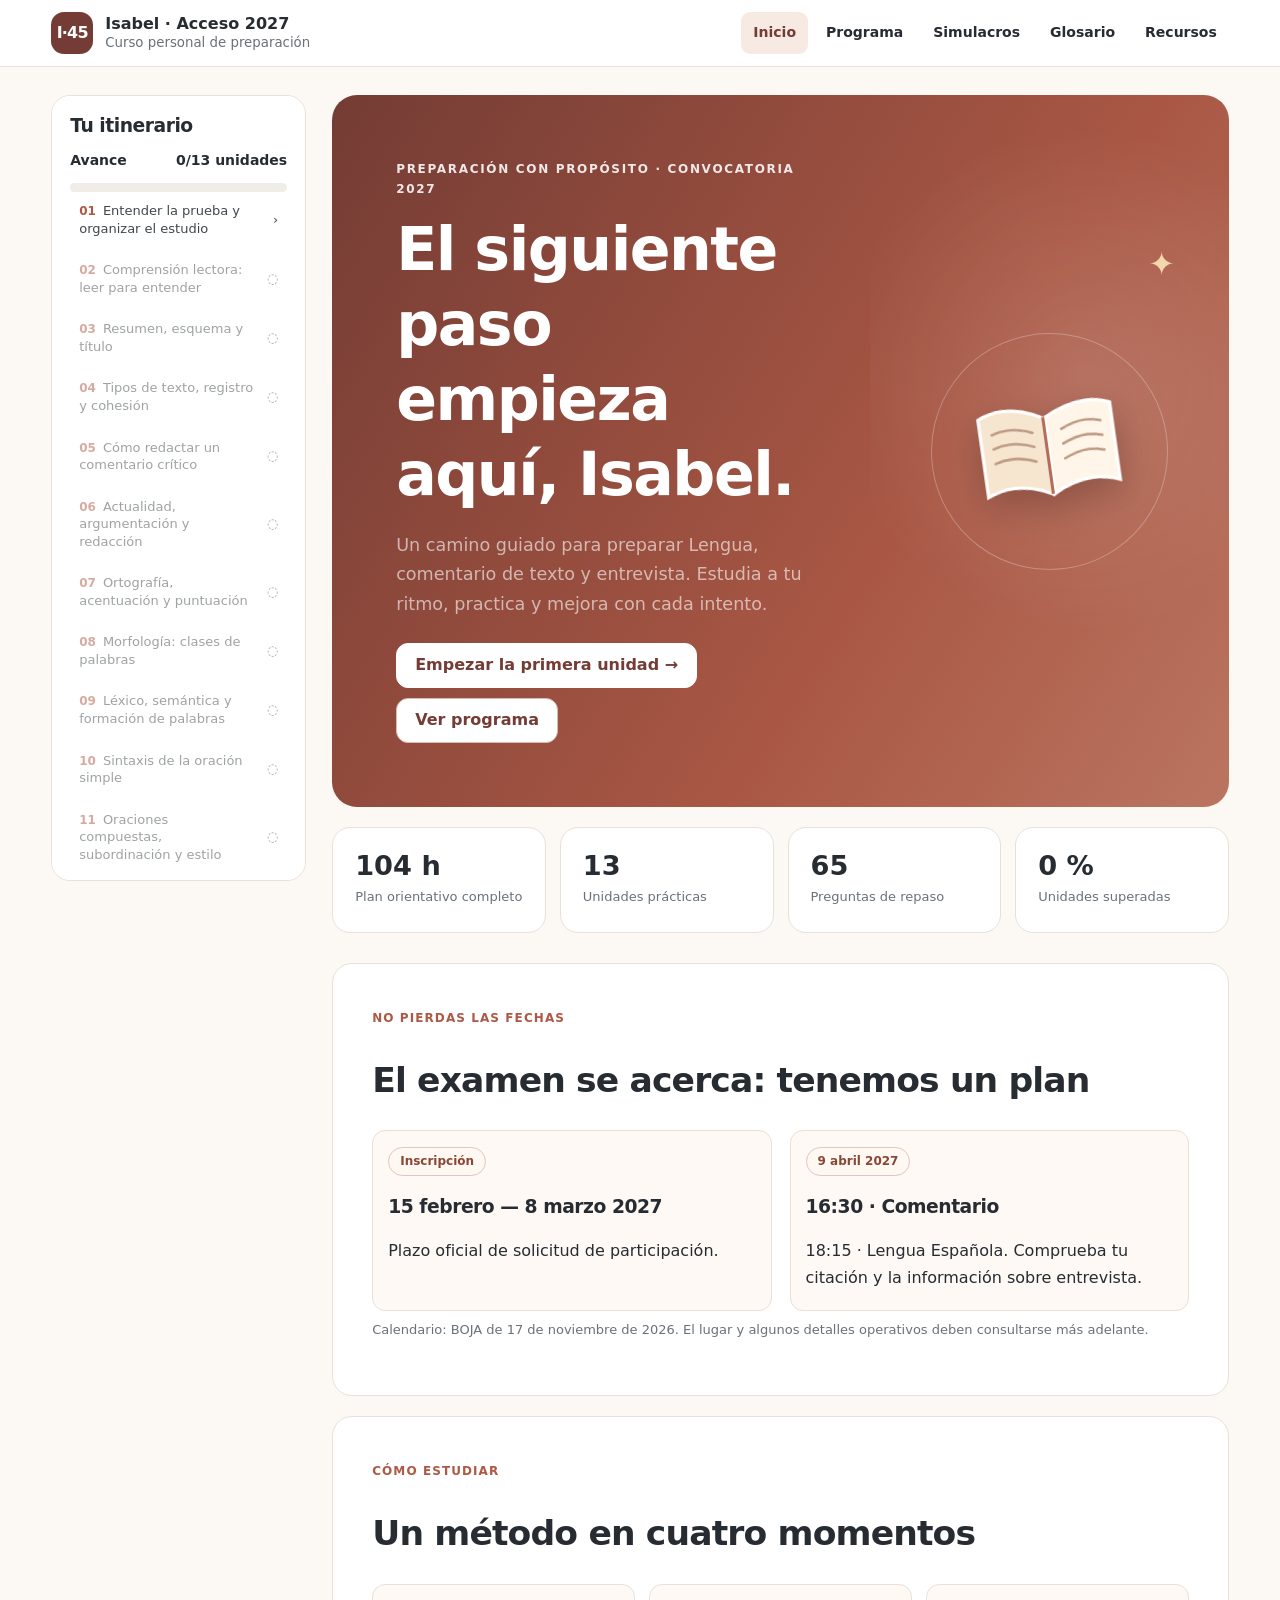
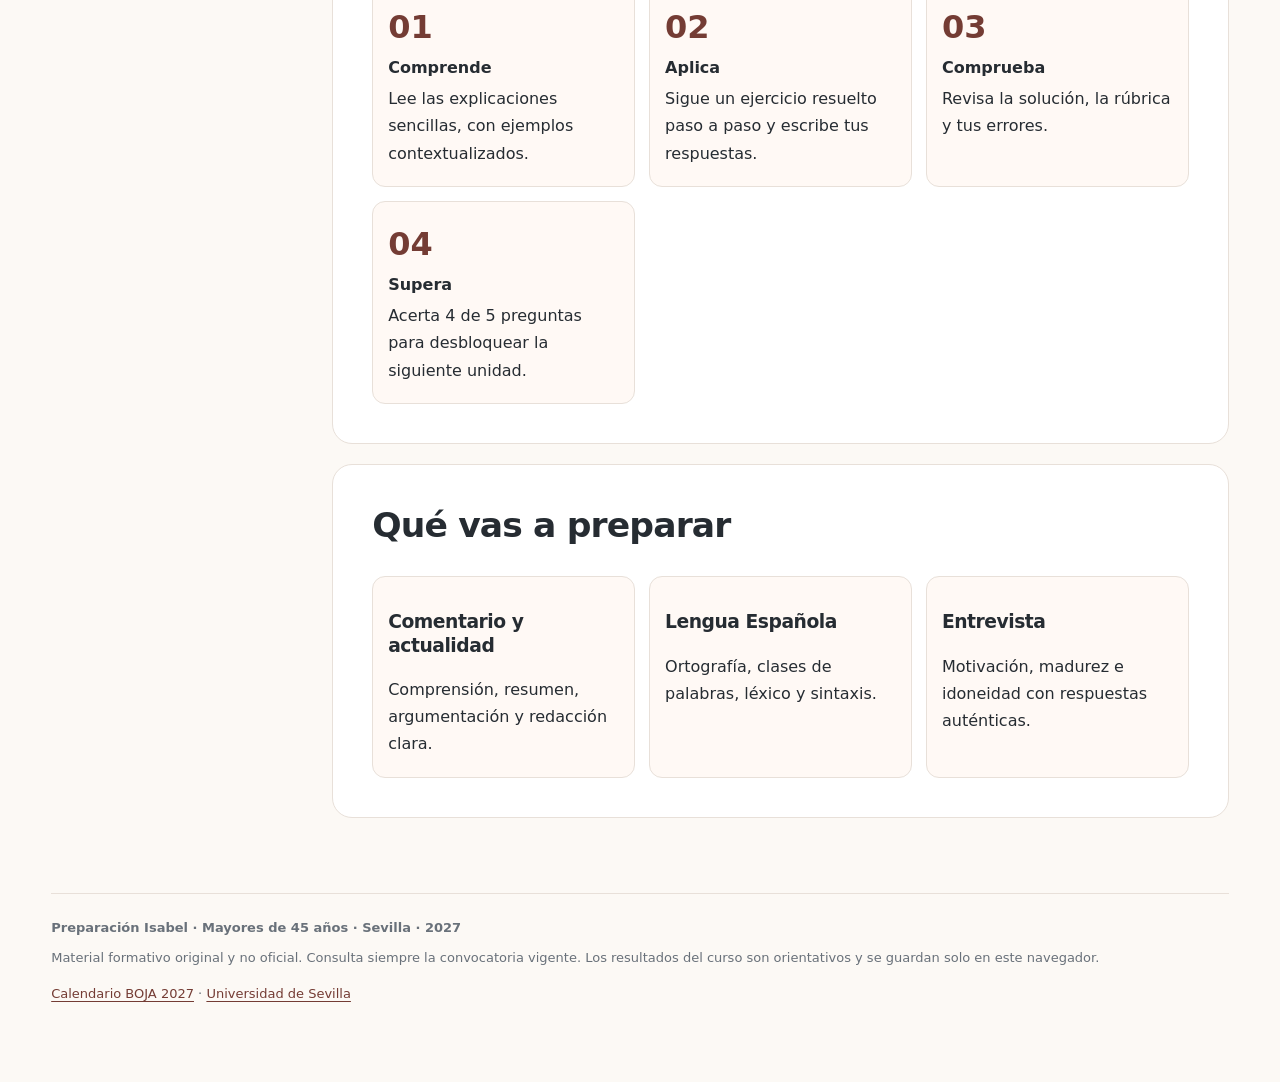
==== isabel-acceso-45-2027/index.html @ 8c3ffbe1 "Publicar curso interactivo Isabel mayores de 45 2027" ====
<!doctype html>
<html lang="es">
<head>
<meta charset="UTF-8"><meta name="viewport" content="width=device-width,initial-scale=1">
<meta name="theme-color" content="#753d35"><meta name="description" content="Curso interactivo de preparación para el acceso a la Universidad de Sevilla para mayores de 45 años, convocatoria 2027. Comentario, Lengua y entrevista.">
<title>Isabel | Acceso a la universidad +45 · 2027</title>
<style>
:root{--ink:#262c32;--muted:#69717a;--copper:#ad5945;--dark:#743c34;--cream:#fcf9f5;--soft:#f6eae3;--line:#e8e0d9;--green:#255e4d;--blue:#244968;--white:#fff;--focus:#ecad44}
*{box-sizing:border-box}html{scroll-behavior:smooth}body{margin:0;background:var(--cream);color:var(--ink);font:16px/1.7 system-ui,-apple-system,"Segoe UI",Arial,sans-serif}h1,h2,h3,h4{line-height:1.25;letter-spacing:-.025em}h1{font-size:clamp(2.3rem,4.7vw,4.5rem);margin:12px 0 18px;font-weight:790}h2{font-size:clamp(1.55rem,2.7vw,2.3rem)}h3{font-size:1.17rem}p{margin:.65em 0 1.1em}a{color:var(--dark);text-decoration-thickness:1px;text-underline-offset:3px}a:hover{text-decoration-thickness:2px}button,input,textarea{font:inherit}button{cursor:pointer}button:focus-visible,a:focus-visible,input:focus-visible,textarea:focus-visible{outline:3px solid var(--focus);outline-offset:3px}.skip{position:absolute;left:1rem;top:-80px;background:white;padding:10px;z-index:100}.skip:focus{top:12px}.top{position:sticky;top:0;background:#fffffff0;backdrop-filter:blur(12px);border-bottom:1px solid var(--line);z-index:20}.top-inner{max-width:1420px;margin:auto;padding:12px 4%;display:flex;align-items:center;gap:28px}.mark{width:42px;height:42px;border-radius:13px;background:var(--dark);color:white;display:grid;place-items:center;font-weight:900;letter-spacing:-.05em}.brand{font-weight:800;line-height:1.1;text-decoration:none;color:var(--ink);display:flex;align-items:center;gap:12px;white-space:nowrap}.brand small{font-weight:500;color:var(--muted);display:block;margin-top:4px}.top-nav{margin-left:auto;display:flex;gap:6px;flex-wrap:wrap}.top-nav button{border:0;background:transparent;padding:9px 12px;border-radius:9px;color:var(--ink);font-weight:650;font-size:14px}.top-nav button:hover,.top-nav button.active{background:var(--soft);color:var(--dark)}.wrap{max-width:1420px;margin:auto;padding:28px 4% 76px}.hero{border-radius:25px;background:linear-gradient(122deg,#743c34 0%,#a95744 62%,#ba7560 100%);color:white;display:grid;grid-template-columns:minmax(0,1.2fr) minmax(280px,.8fr);overflow:hidden;min-height:370px}.hero-body{padding:clamp(28px,5vw,67px)}.eyebrow{font-weight:800;letter-spacing:.14em;font-size:12px;text-transform:uppercase;opacity:.88}.hero p{font-size:1.1rem;max-width:55ch;color:#fff9}.hero-art{display:grid;place-items:center;position:relative;background:radial-gradient(circle at 60% 40%,#ffffff22 0%,transparent 54%)}.art-book{width:66%;max-width:310px;aspect-ratio:1;border:1px solid #ffffff44;border-radius:50%;display:grid;place-items:center;transform:rotate(-8deg)}.art-book svg{width:77%;height:77%;filter:drop-shadow(0 14px 18px #42231f55)}.stars{position:absolute;top:20%;right:15%;font-size:2rem;color:#f5d7ae}.btn{display:inline-flex;align-items:center;justify-content:center;gap:8px;background:var(--dark);color:white;border:1px solid var(--dark);border-radius:12px;padding:11px 18px;font-weight:700;text-decoration:none;line-height:1.3}.btn:hover{background:#5d2c28;color:white}.btn.light{background:white;color:var(--dark);border-color:white}.btn.light:hover{background:#fff2e9}.btn.outline{background:white;color:var(--dark);border-color:#d7bdb3}.btn.outline:hover{background:var(--soft)}.btn.quiet{background:transparent;border:1px solid var(--line);color:var(--ink)}.btn.sm{padding:8px 12px;font-size:14px}.btn:disabled{opacity:.4;cursor:not-allowed}.actions{display:flex;gap:10px;flex-wrap:wrap;margin-top:23px}.stats{display:grid;grid-template-columns:repeat(4,1fr);gap:14px;margin:20px 0 30px}.stat{padding:22px;background:white;border:1px solid var(--line);border-radius:18px}.stat strong{font-size:1.7rem;display:block;line-height:1.2}.stat span{font-size:13px;color:var(--muted)}.layout{display:grid;grid-template-columns:255px minmax(0,1fr);gap:26px;align-items:start}.sidebar{position:sticky;top:92px;max-height:calc(100vh - 114px);overflow:auto;background:white;border:1px solid var(--line);padding:18px;border-radius:19px}.sidebar h3{margin:0 0 12px}.side-list{display:grid;gap:4px}.side-item{width:100%;text-align:left;background:transparent;border:0;border-radius:9px;padding:10px 9px;color:#40474b;display:flex;justify-content:space-between;gap:12px;align-items:center;font-size:13px;line-height:1.35}.side-item:hover,.side-item.active{background:var(--soft);color:var(--dark)}.side-item[disabled]{opacity:.5;cursor:not-allowed}.number{font-size:12px;color:var(--copper);font-weight:800;margin-right:7px}.pane{min-width:0}.panel{background:white;border:1px solid var(--line);border-radius:20px;padding:clamp(20px,3.5vw,39px);margin-bottom:20px}.panel h2:first-child{margin-top:0}.muted{color:var(--muted)}.pill{display:inline-block;border:1px solid #dfc7bd;color:#884735;background:#fff7f2;padding:3px 11px;border-radius:99px;font-size:12px;font-weight:800}.kicker{color:var(--copper);font-weight:800;text-transform:uppercase;letter-spacing:.09em;font-size:12px}.tiles{display:grid;grid-template-columns:repeat(auto-fit,minmax(205px,1fr));gap:14px}.tile{border:1px solid var(--line);border-radius:16px;padding:21px;background:white;text-align:left;transition:transform .15s,border-color .15s}.tile:hover{transform:translateY(-3px);border-color:#c38d7f}.tile h3{margin:10px 0 6px}.tile p{color:var(--muted);font-size:14px;line-height:1.5;margin:0}.tile.lock{opacity:.57}.unit-intro{background:var(--soft);border-radius:15px;padding:19px 22px;margin:19px 0}.lesson{padding:17px 0;border-bottom:1px solid var(--line)}.lesson:last-child{border-bottom:0}.lesson h3{color:#693a32;margin:0 0 7px}.lesson p{max-width:77ch}.exercise{border:1px solid var(--line);background:#fffefa;border-radius:15px;padding:20px;margin:16px 0}.exercise h3{margin:0 0 7px}.exercise .steps{padding-left:23px}.solution{background:#f1f7f3;border-left:4px solid #56846b;padding:16px;margin-top:15px;border-radius:0 12px 12px 0;white-space:pre-line}.solution p{margin:0 0 10px}details>summary{cursor:pointer;font-weight:750;color:var(--green)}.answerbox{display:block;width:100%;min-height:135px;border:1px solid #bbb8b3;border-radius:10px;padding:12px;resize:vertical;background:#fff}.card-row{display:grid;grid-template-columns:1fr 1fr;gap:13px}.mini{padding:15px;border:1px solid var(--line);border-radius:13px;background:#fff9f5}.mini p{margin:.25em 0}.quiz-item{border:1px solid var(--line);padding:16px;border-radius:14px;margin:13px 0}.quiz-item legend{font-weight:780;padding:0 3px;margin-bottom:7px}.quiz-item label{display:flex;gap:10px;align-items:flex-start;padding:7px 6px;cursor:pointer;border-radius:6px}.quiz-item label:hover{background:var(--soft)}.quiz-item input{margin-top:7px;accent-color:var(--copper)}.feedback{margin-top:10px;border-radius:10px;padding:11px;font-size:14px;background:#f5efe8}.feedback.good{background:#edf6ef;color:#225d3e}.feedback.bad{background:#fff0e8;color:#813b28}.progress-track{background:#f0ece7;height:9px;border-radius:20px;overflow:hidden}.progress-fill{height:100%;background:var(--copper);width:0%;transition:width .3s}.track-label{display:flex;justify-content:space-between;margin:10px 0;font-weight:720;font-size:14px}.timeline{display:grid;gap:12px}.timeline .milestone{border-left:3px solid #c78b73;padding:3px 0 8px 17px}.milestone strong{display:block}.milestone p{margin:2px 0;color:var(--muted)}.glossary{display:grid;grid-template-columns:repeat(2,minmax(0,1fr));gap:11px}.glossary div{border:1px solid var(--line);border-radius:12px;padding:14px;background:white}.glossary dt{font-weight:800;color:var(--dark)}.glossary dd{margin:5px 0 0;color:var(--ink);font-size:14px}.callout{border-left:4px solid var(--copper);background:#fcf4ee;padding:15px 19px;border-radius:0 11px 11px 0}.timer{font-weight:800;font-size:clamp(2rem,6vw,3.6rem);font-variant-numeric:tabular-nums;letter-spacing:.04em}.exam-text{padding:20px;border-radius:13px;background:#f7f4f0;border:1px solid #e0d9d1;line-height:1.85}.exam-tasks li{margin:11px 0}.footer{margin-top:55px;border-top:1px solid var(--line);padding-top:23px;color:var(--muted);font-size:13px}.footer a{color:var(--dark)}.helper{font-size:13px;color:var(--muted)}.grid2{display:grid;grid-template-columns:repeat(2,minmax(0,1fr));gap:18px}.big-num{font-size:2rem;font-weight:800;color:var(--dark)}@media(max-width:980px){.layout{grid-template-columns:1fr}.sidebar{position:relative;top:auto;max-height:none}.side-list{display:grid;grid-template-columns:repeat(2,minmax(0,1fr))}.hero{grid-template-columns:1fr 260px}.top-nav{gap:0}}@media(max-width:690px){body{font-size:15px}.top-inner{display:block;padding:12px 4%}.brand{margin-bottom:10px}.top-nav{display:flex;overflow:auto;flex-wrap:nowrap;white-space:nowrap}.top-nav button{flex:none;padding:7px 10px}.hero{grid-template-columns:1fr}.hero-art{display:none}.stats{grid-template-columns:repeat(2,minmax(0,1fr))}.side-list{grid-template-columns:1fr 1fr}.card-row,.grid2,.glossary{grid-template-columns:1fr}.wrap{padding-top:14px}.panel{padding:18px}.hero-body{padding:28px}.stat{padding:15px}}@media(prefers-reduced-motion:reduce){*,*::before,*::after{scroll-behavior:auto!important;transition:none!important}}@media print{.top,.sidebar,.actions,.screen-only,.footer{display:none!important}body{background:white;color:black}.layout{display:block}.wrap{padding:0;max-width:100%}.panel{border:0;padding:0}.hero{background:white;color:black;min-height:auto}.hero p{color:black}.exercise,.mini{break-inside:avoid}details:not([open]) .solution{display:block}a{color:#222}}
</style>
</head>
<body>
<a class="skip" href="#principal">Saltar al contenido</a>
<header class="top"><div class="top-inner"><a class="brand" href="#" data-view="inicio"><span class="mark" aria-hidden="true">I·45</span><span>Isabel · Acceso 2027<small>Curso personal de preparación</small></span></a><nav class="top-nav" aria-label="Navegación principal"><button data-view="inicio" class="active">Inicio</button><button data-view="programa">Programa</button><button data-view="simulacros">Simulacros</button><button data-view="glosario">Glosario</button><button data-view="recursos">Recursos</button></nav></div></header>
<div class="wrap">
<div class="layout">
<aside class="sidebar" aria-label="Unidades del curso"><h3>Tu itinerario</h3><div id="side-progress"></div><div class="side-list" id="side-units"></div><p class="helper">Desbloquea la siguiente unidad con 4 de 5 aciertos en su autoevaluación.</p></aside>
<main class="pane" id="principal" tabindex="-1"><div id="app"><div class="panel"><h2>Cargando el curso…</h2></div></div></main>
</div>
<footer class="footer"><strong>Preparación Isabel · Mayores de 45 años · Sevilla · 2027</strong><p>Material formativo original y no oficial. Consulta siempre la convocatoria vigente. Los resultados del curso son orientativos y se guardan solo en este navegador.</p><a href="https://www.juntadeandalucia.es/boja/2026/222/49" target="_blank" rel="noopener">Calendario BOJA 2027</a> · <a href="https://www.us.es/estudiar/acceso/mayores-45" target="_blank" rel="noopener">Universidad de Sevilla</a></footer>
</div>
<script src="datos-a.js"></script><script src="datos-b.js"></script>
<script>
(function(){
"use strict";
var units=(window.CURSO||[]).sort(function(a,b){return a.id-b.id});
var key="isabel45-estudio-v1";var state={scores:{},notes:{},mockNotes:{},attempts:{}};var view="inicio";var unitId=1;var timerSeconds=3600;var timerId=null;var timerMode="comentario";var currentMock=0;
try{var raw=localStorage.getItem(key);if(raw){var parsed=JSON.parse(raw);state=Object.assign(state,parsed)}}catch(e){}
function save(){try{localStorage.setItem(key,JSON.stringify(state))}catch(e){}}
function esc(s){return String(s==null?"":s).replace(/[&<>"']/g,function(c){return {"&":"&amp;","<":"&lt;",">":"&gt;",'"':"&quot;","'":"&#39;"}[c]})}
function passed(id){return Number(state.scores[id]||0)>=4}
function unlocked(id){return id===1||passed(id-1)}
function numPassed(){return units.filter(function(u){return passed(u.id)}).length}
function $id(s){return document.getElementById(s)}
function steps(xs){return "<ol class='steps'>"+xs.map(function(x){return "<li>"+esc(x)+"</li>"}).join("")+"</ol>"}
function go(v,id){if(v==="unidad"){if(!unlocked(id)){alert("Primero aprueba con 4 de 5 aciertos la unidad anterior.");return}unitId=id}view=v;render();window.scrollTo({top:0,behavior:"smooth"});$id("principal").focus({preventScroll:true})}
function side(){var n=numPassed();$id("side-progress").innerHTML="<div class='track-label'><span>Avance</span><span>"+n+"/"+units.length+" unidades</span></div><div class='progress-track' role='progressbar' aria-valuenow='"+n+"' aria-valuemin='0' aria-valuemax='"+units.length+"' aria-label='Unidades aprobadas'><div class='progress-fill' style='width:"+(100*n/units.length)+"%'></div></div>";
$id("side-units").innerHTML=units.map(function(u){var ok=unlocked(u.id);return "<button class='side-item "+(view==="unidad"&&unitId===u.id?"active":"")+"' data-unit='"+u.id+"' "+(ok?"":"disabled")+" aria-label='Unidad "+u.id+", "+esc(u.title)+(ok?"":" bloqueada")+"'><span><span class='number'>"+String(u.id).padStart(2,"0")+"</span>"+esc(u.title)+"</span><span aria-hidden='true'>"+(passed(u.id)?"✓":ok?"›":"◌")+"</span></button>"}).join("");document.querySelectorAll("[data-view]").forEach(function(b){b.classList.toggle("active",b.dataset.view===view)})}
function hero(){return "<section class='hero'><div class='hero-body'><div class='eyebrow'>Preparación con propósito · Convocatoria 2027</div><h1>El siguiente paso empieza aquí, Isabel.</h1><p>Un camino guiado para preparar Lengua, comentario de texto y entrevista. Estudia a tu ritmo, practica y mejora con cada intento.</p><div class='actions'><button class='btn light' data-unit='"+nextUnit()+"'>"+(numPassed()?"Continuar estudiando":"Empezar la primera unidad")+" →</button><button class='btn outline' data-view='programa'>Ver programa</button></div></div><div class='hero-art' aria-hidden='true'><div class='stars'>✦</div><div class='art-book'><svg viewBox='0 0 280 280' fill='none'><path d='M37 77c31-14 66-9 99 10v119c-36-20-68-21-99-8V77Z' fill='#f6e6cf' stroke='#fff' stroke-width='5'/><path d='M243 77c-31-14-66-9-103 10v119c37-20 72-21 103-8V77Z' fill='#fff6e9' stroke='#fff' stroke-width='5'/><path d='M137 86v120' stroke='#b56d56' stroke-width='5'/><path d='M55 103c23-7 43-4 63 5M55 125c23-7 43-4 63 5M55 148c23-7 43-4 63 5M163 108c20-9 43-12 62-5M163 131c20-9 43-12 62-5M163 154c20-9 43-12 62-5' stroke='#bf9a84' stroke-width='4' stroke-linecap='round'/></svg></div></div></section>"}
function nextUnit(){var x=units.find(function(u){return !passed(u.id)});return x?x.id:13}
function home(){return hero()+"<section class='stats' aria-label='Datos del curso'><div class='stat'><strong>104 h</strong><span>Plan orientativo completo</span></div><div class='stat'><strong>13</strong><span>Unidades prácticas</span></div><div class='stat'><strong>65</strong><span>Preguntas de repaso</span></div><div class='stat'><strong>"+Math.round(numPassed()/units.length*100)+" %</strong><span>Unidades superadas</span></div></section><section class='panel'><span class='kicker'>No pierdas las fechas</span><h2>El examen se acerca: tenemos un plan</h2><div class='grid2'><div class='mini'><span class='pill'>Inscripción</span><h3>15 febrero — 8 marzo 2027</h3><p>Plazo oficial de solicitud de participación.</p></div><div class='mini'><span class='pill'>9 abril 2027</span><h3>16:30 · Comentario</h3><p>18:15 · Lengua Española. Comprueba tu citación y la información sobre entrevista.</p></div></div><p class='helper'>Calendario: BOJA de 17 de noviembre de 2026. El lugar y algunos detalles operativos deben consultarse más adelante.</p></section><section class='panel'><span class='kicker'>Cómo estudiar</span><h2>Un método en cuatro momentos</h2><div class='tiles'><div class='mini'><div class='big-num'>01</div><strong>Comprende</strong><p>Lee las explicaciones sencillas, con ejemplos contextualizados.</p></div><div class='mini'><div class='big-num'>02</div><strong>Aplica</strong><p>Sigue un ejercicio resuelto paso a paso y escribe tus respuestas.</p></div><div class='mini'><div class='big-num'>03</div><strong>Comprueba</strong><p>Revisa la solución, la rúbrica y tus errores.</p></div><div class='mini'><div class='big-num'>04</div><strong>Supera</strong><p>Acerta 4 de 5 preguntas para desbloquear la siguiente unidad.</p></div></div></section><section class='panel'><h2>Qué vas a preparar</h2><div class='tiles'><div class='mini'><h3>Comentario y actualidad</h3><p>Comprensión, resumen, argumentación y redacción clara.</p></div><div class='mini'><h3>Lengua Española</h3><p>Ortografía, clases de palabras, léxico y sintaxis.</p></div><div class='mini'><h3>Entrevista</h3><p>Motivación, madurez e idoneidad con respuestas auténticas.</p></div></div></section>"}
function program(){return "<section class='panel'><span class='kicker'>Programación didáctica</span><h2>104 horas · 13 unidades</h2><p>Objetivo general: desarrollar las competencias de comprensión, comunicación escrita, análisis lingüístico y expresión personal necesarias para afrontar el acceso de mayores de 45 años en Andalucía.</p><p>Distribución orientativa por unidad: <strong>120 min teoría + 60 min demostración + 240 min práctica + 60 min evaluación = 480 min (8 h)</strong>. Totales: 26 h teoría, 13 h demostración, 52 h práctica y 13 h evaluación = 104 h.</p><div class='callout'>Plan de trabajo recomendado: noviembre y diciembre, comprensión y redacción; enero y febrero, Lengua y comentario avanzado; marzo, entrevistas y simulacros; primeros días de abril, repaso final. La secuencia se puede adaptar al nivel inicial de Isabel.</div></section><section class='tiles'>"+units.map(function(u){return "<button class='tile "+(unlocked(u.id)?"":"lock")+"' data-unit='"+u.id+"' "+(unlocked(u.id)?"":"disabled")+"><span class='pill'>"+esc(u.tag)+" · 8 h</span><h3>"+String(u.id).padStart(2,"0")+" · "+esc(u.title)+"</h3><p>"+esc(u.goal)+"</p><p style='margin-top:10px;font-weight:750;color:#783f34'>"+(passed(u.id)?"Aprobada ✓":unlocked(u.id)?"Abrir unidad →":"Bloqueada hasta aprobar la anterior")+"</p></button>"}).join("")+"</section><section class='panel'><h2>Metodología y evaluación</h2><p>Aprendizaje mediante explicaciones progresivas, demostración, práctica individual, actividad colaborativa opcional, desafío, corrección guiada y repaso. Cada autoevaluación contiene cinco preguntas con una respuesta correcta. Para avanzar, el requisito del curso es responder correctamente al menos cuatro.</p><p>Las redacciones y entrevistas requieren evaluación humana mediante las rúbricas. Las autoevaluaciones no predicen la calificación oficial y los tiempos propuestos no constituyen un requisito universitario.</p></section>"}
function exercise(x,kind,idx){var id="sol-"+kind+"-"+idx;return "<div class='exercise'><h3>"+(kind==="guided"?"Ejercicio guiado y resuelto":"Práctica individual")+"</h3><p><b>Enunciado:</b> "+esc(x.prompt).replace(/\n/g,"<br>")+"</p><p class='helper'>Materiales: papel o editor de texto, lápiz y cronómetro. Duración sugerida: "+(kind==="guided"?"35":"65")+" minutos.</p><h4>Instrucciones paso a paso</h4>"+steps(x.steps)+(kind==="practice"?"<label for='note-"+idx+"'><b>Tu respuesta (guardada localmente):</b></label><textarea class='answerbox' id='note-"+idx+"' data-note='"+idx+"' placeholder='Escribe aquí tu respuesta antes de consultar la solución…'></textarea>":"")+"<details id='"+id+"'><summary>Mostrar solución específica y criterios de evaluación</summary><div class='solution'><b>Solución / resultado esperado</b><p>"+esc(x.answer).replace(/\n/g,"<br>")+"</p><b>Criterios:</b> "+esc(x.criteria)+"</div></details></div>"}
function unitPage(){var u=units[unitId-1];if(!u)return "<p>Unidad no disponible.</p>";var quiz=u.quiz.map(function(q,i){return "<fieldset class='quiz-item'><legend>"+(i+1)+". "+esc(q[0])+"</legend>"+[1,2,3].map(function(k){return "<label><input type='radio' name='q"+i+"' value='"+(k-1)+"' required><span>"+esc(q[k])+"</span></label>"}).join("")+"<div id='feedback-"+i+"'></div></fieldset>"}).join("");
return "<section class='panel'><span class='pill'>"+esc(u.tag)+" · Unidad "+u.id+" de 13 · 8 horas</span><h2>"+esc(u.title)+"</h2><div class='unit-intro'><b>Objetivo de aprendizaje</b><p>"+esc(u.goal)+"</p></div><h3>Explicaciones y ejemplos</h3>"+u.sections.map(function(s,i){return "<article class='lesson'><span class='kicker'>Contenido "+(i+1)+"</span><h3>"+esc(s[0])+"</h3>"+s[1]+"</article>"}).join("")+"</section><section class='panel'><span class='kicker'>Aprende haciendo</span><h2>Actividades prácticas</h2>"+exercise(u.worked,"guided",u.id)+exercise(u.practice,"practice",u.id)+"<div class='card-row'><div class='mini'><h3>Actividad colaborativa o simulación</h3><p>"+esc(u.group)+"</p></div><div class='mini'><h3>Reto y refuerzo</h3><p>"+esc(u.challenge)+"</p></div></div><p class='helper'>Repaso: vuelve a resolver una parte del ejercicio sin mirar la solución y escribe qué corregirías ahora.</p></section><section class='panel'><span class='kicker'>Antes del cuestionario</span><h2>Resumen de lo aprendido</h2><p>"+esc(u.summary)+"</p><div class='callout'>Repasa el glosario y comprueba que puedes explicar estos conceptos sin leer. Después contesta cinco preguntas.</div></section><section class='panel'><span class='kicker'>Autoevaluación</span><h2>5 preguntas para consolidar</h2><p>Necesitas al menos <strong>4 respuestas correctas de 5</strong> para desbloquear la siguiente unidad. Puedes volver a intentarlo.</p><form id='quiz-form'>"+quiz+"<button class='btn' type='submit'>Corregir respuestas</button></form><div id='quiz-results' role='status' aria-live='polite'></div><div class='actions'><button class='btn outline' data-view='programa'>Volver al programa</button><button class='btn outline' data-unit='"+(u.id+1)+"' "+(u.id>=13||!unlocked(u.id+1)?"disabled":"")+">Siguiente unidad →</button></div></section>"}
var glossary=[
["Acentuación","Uso de la tilde según la sílaba tónica y las normas ortográficas."],["Adjetivo","Palabra que expresa cualidades: «un examen exigente»."],["Adverbio","Palabra invariable que modifica verbos, adjetivos u otros adverbios: «lee atentamente»."],["Argumento","Razón que sirve para justificar una tesis."],["Artículo","Determinante que presenta al sustantivo: «la biblioteca»."],["Atributo","Complemento de verbos copulativos: «El aula está vacía»."],["Complemento circunstancial","Expresa circunstancias como tiempo o lugar: «estudia en casa»."],["Complemento directo","Complemento del verbo transitivo, sustituible frecuentemente por lo/la/los/las."],["Complemento indirecto","Suele expresar destinatario: «escribió a su amiga»."],["Composición","Formación léxica al combinar bases, como «sacacorchos»."],["Conclusión","Parte final que cierra un razonamiento."],["Concordancia","Correspondencia de rasgos gramaticales: «las alumnas preparadas»."],["Conector","Elemento que enlaza ideas: «sin embargo»."],["Connotación","Asociaciones afectivas o valorativas de una palabra."],["Denotación","Significado básico y referencial de una palabra."],["Derivación","Creación de palabras con afijos: «panadero»."],["Diptongo","Dos vocales en la misma sílaba: «ciudad»."],["Esdrújula","Palabra con sílaba tónica antepenúltima: «música»."],["Estructura deductiva","Presenta la tesis al comienzo."],["Estructura inductiva","Presenta la tesis al final."],["Hiato","Vocales en sílabas distintas: «país»."],["Idea principal","Información esencial de un texto."],["Idea secundaria","Dato, ejemplo o explicación que apoya la idea principal."],["Lengua Española","Materia del segundo ejercicio escrito de la prueba."],["Metáfora","Asociación expresiva entre realidades por semejanza: «sus palabras son un puente»."],["Modalidad argumentativa","Tipo de discurso destinado a defender una posición con razones."],["Modalidad expositiva","Tipo de discurso destinado a explicar un asunto."],["Morfología","Estudio de la estructura y formas de las palabras."],["Nexo","Palabra o expresión que enlaza unidades: «y», «pero», «porque»."],["Oración","Unidad gramatical con una predicación."],["Paráfrasis","Reformulación fiel de una idea con palabras propias."],["Polisemia","Pluralidad de significados de una palabra según el contexto."],["Predicado","Parte de la oración cuyo núcleo suele ser el verbo."],["Pronombre","Elemento que puede desempeñar funciones nominales: «ella», «nosotros»."],["Registro formal","Variedad lingüística adecuada para contextos académicos o institucionales."],["Resumen","Síntesis fiel de las ideas principales."],["Semántica","Estudio del significado."],["Sintaxis","Estudio de las relaciones y funciones en las oraciones."],["Sujeto","Constituyente que concuerda con el verbo en persona y número."],["Tesis","Idea o posición principal que el autor defiende."],["Texto","Unidad de comunicación con coherencia y cohesión."],["Tilde diacrítica","Acento que distingue formas como «tú» y «tu»."]
];
function gloss(){return "<section class='panel'><span class='kicker'>Herramienta de repaso</span><h2>Glosario alfabético</h2><p>Conceptos esenciales utilizados en las actividades y los simulacros. Relaciona cada término con un ejemplo personal.</p><label for='find-gloss'>Buscar un concepto</label><input id='find-gloss' placeholder='Ej.: tesis, hiato, sujeto' style='width:100%;padding:12px;border:1px solid #ccc;border-radius:10px;margin:9px 0 20px'><dl class='glossary' id='terms'>"+glossary.sort(function(a,b){return a[0].localeCompare(b[0],"es")}).map(function(e){return "<div data-term='"+esc((e[0]+" "+e[1]).toLowerCase())+"'><dt>"+esc(e[0])+"</dt><dd>"+esc(e[1])+"</dd></div>"}).join("")+"</dl></section>"}
var mocks=[
{title:"Simulacro A · Bibliotecas y ciudadanía",text:"Una biblioteca puede ser uno de los lugares más abiertos de un barrio. Algunas personas acuden a leer, otras utilizan los ordenadores y otras buscan un espacio tranquilo para estudiar. Cuando se reduce su horario, no todos los vecinos tienen las mismas alternativas. Por eso, planificar estos servicios exige observar las necesidades de cada zona y escuchar a sus usuarios. Aun así, ampliar el servicio no basta si la población desconoce sus posibilidades. La comunicación pública y la colaboración con centros educativos también resultan relevantes.",task:"Redacta un comentario de 220-300 palabras: identifica tema y tesis, resume las ideas fundamentales, explica dos argumentos y añade una valoración personal razonada.",grammar:["Clasifica morfológicamente «tranquilo» en «un espacio tranquilo».","Identifica el sujeto en «Algunas personas acuden a leer».","Indica la función de «los ordenadores» en «utilizan los ordenadores».","Analiza la relación introducida por «cuando» en «Cuando se reduce su horario…».","Escribe un sinónimo contextual de «relevantes».","Explica por qué «población» lleva tilde."],answers:["Adjetivo calificativo masculino singular que modifica a «espacio».","Sujeto: «Algunas personas»; núcleo «personas».","Complemento directo; puede sustituirse por «los».","Subordinada adverbial temporal introducida por «cuando».","Por ejemplo: «importantes» o «significativos» según contexto.","Es aguda terminada en n, por lo que lleva tilde."]},
{title:"Simulacro B · Cultura y vida urbana",text:"Los museos no son únicamente lugares donde se conservan obras. También pueden organizar talleres, encuentros y actividades para familias. Una oferta variada favorece la participación, pero no elimina por sí sola las barreras económicas o de transporte. Si las instituciones culturales desean llegar a nuevos públicos, necesitan estudiar qué dificultades encuentran quienes todavía no las visitan. La accesibilidad no se consigue con una única medida: requiere continuidad, información clara y evaluación de los resultados.",task:"Comenta el texto en 220-300 palabras. Formula la idea defendida, comenta el papel de los obstáculos de acceso y valora dos posibles medidas de mejora.",grammar:["Señala el nexo adversativo del texto.","Identifica el sujeto en «Una oferta variada favorece la participación».","¿Qué función desempeña «la participación» en esa oración?","Clasifica «si» en «Si las instituciones culturales desean…».","Escribe una palabra derivada de «cultura».","Explica la función de los dos puntos en «una única medida: requiere continuidad…»."],answers:["«Pero»; introduce una relación de contraste.","«Una oferta variada»; núcleo «oferta».","Complemento directo, sustituible por «la».","Conjunción subordinante condicional.","Ejemplos posibles: «cultural», «culturizar» según contexto, o «culturalmente» (derivación a partir de «cultural»).","Introducen una explicación de la afirmación anterior."]},
{title:"Simulacro C · Tecnología y aprendizaje",text:"Las herramientas digitales pueden facilitar el acceso a materiales educativos, pero necesitan utilizarse con criterio. Una búsqueda rápida ofrece múltiples resultados y no todos son fiables. Aprender a contrastar la procedencia de la información se ha convertido en una competencia útil para cualquier edad. Además, la formación debe incluir momentos de práctica y de intercambio con otras personas. La tecnología aporta posibilidades nuevas; sin embargo, el aprendizaje depende también del esfuerzo, la curiosidad y el acompañamiento adecuado.",task:"Comenta el texto en 220-300 palabras. Resume su postura, argumenta sobre las ventajas y los límites de los recursos digitales y formula una conclusión.",grammar:["Clasifica «rápida» en «una búsqueda rápida».","Identifica el nexo adversativo en el primer enunciado.","Indica el sujeto de «La tecnología aporta posibilidades nuevas».","¿Qué función desempeña «posibilidades nuevas»?","Explica la formación de «acompañamiento».","Clasifica «además» por su función en el texto."],answers:["Adjetivo calificativo, femenino singular.","«Pero».","«La tecnología»; núcleo «tecnología».","Complemento directo.","Sustantivo derivado de «acompañar» mediante el sufijo «-miento».","Conector aditivo, empleado para sumar otro argumento."]}
];
function mocksPage(){return "<section class='panel'><span class='kicker'>Práctica realista</span><h2>Tres simulacros completos de entrenamiento</h2><p>Son materiales originales, no exámenes oficiales. Cada simulacro contiene un comentario abierto y seis cuestiones de Lengua; reserva <b>60 minutos para cada ejercicio</b>. Una corrección humana debe valorar el comentario.</p><div class='callout'><b>Rúbrica orientativa del comentario (10 puntos):</b> comprensión y pertinencia 3; organización 2; argumentos y ejemplos 3; corrección lingüística 2. Las respuestas de Lengua de esta práctica se pueden comprobar al final; esta estructura no reproduce necesariamente la distribución exacta del tribunal.</div><div class='actions'>"+mocks.map(function(m,i){return "<button class='btn "+(currentMock===i?"":"outline")+" sm' data-mock='"+i+"'>Simulacro "+String.fromCharCode(65+i)+"</button>"}).join("")+"</div></section><section class='panel'><h2>"+esc(mocks[currentMock].title)+"</h2><p class='helper'>Temporizador de apoyo: detiene la cuenta si cierras la página, no verifica las condiciones del examen real.</p><div class='timer' id='timer-display' role='timer'>60:00</div><div class='actions screen-only'><button class='btn' id='timer-start'>Iniciar / Reanudar</button><button class='btn outline' id='timer-pause'>Pausar</button><button class='btn quiet' id='timer-reset'>Reiniciar 60 min</button></div><p id='timer-status' role='status' aria-live='polite' class='helper'></p><h3>Parte 1 · Comentario de texto (60 minutos)</h3><div class='exam-text'>"+esc(mocks[currentMock].text)+"</div><p><b>Consigna:</b> "+esc(mocks[currentMock].task)+"</p><label for='mock-comment'><b>Tu respuesta al comentario:</b></label><textarea class='answerbox' id='mock-comment' data-mock-note='comment' placeholder='Elabora aquí tu comentario…' style='min-height:230px'></textarea><h3>Parte 2 · Lengua Española (60 minutos)</h3><p>Responde con palabras propias. La solución es orientativa y aparece oculta hasta que decidas corregir.</p><ol class='exam-tasks'>"+mocks[currentMock].grammar.map(function(q,i){return "<li><p>"+esc(q)+"</p><textarea class='answerbox' data-mock-note='"+i+"' style='min-height:72px' aria-label='Respuesta a la pregunta "+(i+1)+"'></textarea></li>"}).join("")+"</ol><details><summary>Mostrar soluciones de Lengua para autocorrección</summary><div class='solution'><ol>"+mocks[currentMock].answers.map(function(a){return "<li>"+esc(a)+"</li>"}).join("")+"</ol><p>Valora cada cuestión con el criterio que te facilite la corrección docente. Como actividad de entrenamiento puedes asignar provisionalmente 1,67 puntos por cuestión (total aproximado 10); no es un baremo oficial.</p></div></details><div class='actions'><button class='btn outline' onclick='window.print()'>Imprimir esta prueba</button><button class='btn outline' data-view='programa'>Volver al curso</button></div></section>"}
function sources(){return "<section class='panel'><span class='kicker'>Fuentes verificadas · 18 noviembre 2026</span><h2>Fuentes oficiales y trámites</h2><p>La convocatoria 2027 ya está publicada. Algunas páginas de trámites y tarifas pueden conservar información anterior: no realices pagos a partir de instrucciones de 2026 sin verificar la actualización.</p><div class='timeline'><div class='milestone'><strong>Inscripción: 15 febrero – 8 marzo 2027</strong><p>Presentación de solicitudes para mayores de 45 años.</p></div><div class='milestone'><strong>Escritos: viernes 9 abril 2027</strong><p>Comentario/actualidad 16:30; Lengua 18:15. Comprobar citación, sede y entrevista.</p></div><div class='milestone'><strong>Entrevistas desde el 9 de abril</strong><p>Consultar las comunicaciones individuales de la Universidad de Sevilla.</p></div><div class='milestone'><strong>Resultados finales: hasta el 7 mayo 2027</strong><p>La publicación se comunicará mediante los canales universitarios.</p></div></div><h3>Enlaces institucionales</h3><ul><li><a target='_blank' rel='noopener' href='https://www.juntadeandalucia.es/boja/2026/222/49'>BOJA 2026/222/49 — calendario oficial 2027</a></li><li><a target='_blank' rel='noopener' href='https://www.us.es/estudiar/acceso/mayores-45'>Universidad de Sevilla — acceso mayores de 45</a></li><li><a target='_blank' rel='noopener' href='https://www.juntadeandalucia.es/economiaconocimientoempresasyuniversidad/sguit/?d=g_45_procedimiento_acceso.php&q=grados'>Distrito Único Andaluz — requisitos y calificaciones</a></li><li><a target='_blank' rel='noopener' href='https://www.distritounicoandaluz.es/?d=g_b_examenes_anteriores.php&q=grados&tipo=M25'>Orientaciones y exámenes de años anteriores: consultar ejercicios de comentario y Lengua de mayores de 25, compartidos con la vía de 45</a></li><li><a target='_blank' rel='noopener' href='https://cat.us.es/acceso-y-admision/pruebas-de-acceso/mayores-de-45-anos'>Centro de Atención a Estudiantes de Sevilla</a></li></ul><p><b>Importante:</b> el curso no es oficial ni equivale a una matrícula o a una inscripción. Comprueba la vía de acceso aplicable antes de realizar trámites, especialmente si hay otras titulaciones habilitantes.</p></section><section class='panel'><h2>Herramientas de estudio</h2><div class='actions'><button class='btn' id='manual-print'>Abrir manual completo imprimible</button><button class='btn outline' id='export-progress'>Exportar progreso en JSON</button><button class='btn quiet' id='reset-progress'>Borrar progreso de este navegador</button></div><p class='helper'>La impresión del manual permite guardarlo como PDF desde el diálogo del navegador. El progreso no se sincroniza entre dispositivos y no se envía a un servidor.</p></section>"}
function render(){if(!units.length){$id("app").innerHTML="<div class='panel'><h2>Error al cargar unidades</h2><p>Comprueba los archivos datos-a.js y datos-b.js.</p></div>";return}side();var content=view==="inicio"?home():view==="programa"?program():view==="unidad"?unitPage():view==="simulacros"?mocksPage():view==="glosario"?gloss():sources();$id("app").innerHTML=content;if(view==="unidad"){var area=$id("note-"+unitId);if(area)area.value=state.notes[unitId]||""}if(view==="simulacros"){var c=$id("mock-comment");if(c)c.value=(state.mockNotes[currentMock]||{}).comment||"";document.querySelectorAll("[data-mock-note]").forEach(function(t){t.value=(state.mockNotes[currentMock]||{})[t.dataset.mockNote]||""});updateTimer()}}
function quizSubmit(e){e.preventDefault();var u=units[unitId-1],f=e.target,n=0;u.quiz.forEach(function(q,i){var el=f.querySelector("input[name=q"+i+"]:checked");var a=el?Number(el.value):-1;if(a===q[4])n++;var feedback=$id("feedback-"+i);feedback.innerHTML="<div class='feedback "+(a===q[4]?"good":"bad")+"'>"+(a===q[4]?"Correcto. ":"Revisa: la opción correcta es «"+esc(q[q[4]+1])+"». ")+esc(q[5])+"</div>"});state.attempts[unitId]=(state.attempts[unitId]||0)+1;state.scores[unitId]=Math.max(Number(state.scores[unitId]||0),n);save();$id("quiz-results").innerHTML="<div class='feedback "+(n>=4?"good":"bad")+"'><strong>Resultado: "+n+"/5.</strong> "+(n>=4?"¡Unidad superada! Se desbloquea la siguiente.":"Repasa los errores y realiza otro intento.")+"</div><div class='actions'>"+(n>=4&&unitId<13?"<button type='button' class='btn' data-unit='"+(unitId+1)+"'>Continuar →</button>":"<button type='button' class='btn outline' id='retry-quiz'>Reintentar</button>")+"</div>";side();$id("quiz-results").scrollIntoView({behavior:"smooth",block:"center"})}
function updateTimer(){var el=$id("timer-display");if(el){var mm=Math.floor(timerSeconds/60),ss=timerSeconds%60;el.textContent=String(mm).padStart(2,"0")+":"+String(ss).padStart(2,"0")}}
function timerStart(){if(timerId)return;timerId=setInterval(function(){timerSeconds=Math.max(0,timerSeconds-1);updateTimer();if(timerSeconds===0){timerPause();var el=$id("timer-status");if(el)el.textContent="Tiempo de entrenamiento terminado. Revisa tus respuestas."}},1000)}
function timerPause(){if(timerId){clearInterval(timerId);timerId=null}}
function timerReset(){timerPause();timerSeconds=3600;updateTimer();var el=$id("timer-status");if(el)el.textContent="Cronómetro reiniciado."}
function printManual(){var w=window.open("","_blank");if(!w){alert("Activa las ventanas emergentes para imprimir el manual.");return}var body=units.map(function(u){return "<section style='page-break-before:always'><h2>Unidad "+u.id+" · "+esc(u.title)+" (8 h)</h2><p><b>Objetivo:</b> "+esc(u.goal)+"</p>"+u.sections.map(function(s){return "<h3>"+esc(s[0])+"</h3>"+s[1]}).join("")+"<h3>Ejercicio guiado</h3><p>"+esc(u.worked.prompt)+"</p>"+steps(u.worked.steps)+"<h4>Solución docente para autocorrección</h4><p>"+esc(u.worked.answer)+"</p><h3>Práctica individual</h3><p>"+esc(u.practice.prompt)+"</p>"+steps(u.practice.steps)+"<h4>Solución orientativa</h4><p>"+esc(u.practice.answer)+"</p><p><b>Criterios:</b> "+esc(u.practice.criteria)+"</p><p><b>Actividad colaborativa:</b> "+esc(u.group)+"</p><p><b>Reto:</b> "+esc(u.challenge)+"</p><h3>Resumen</h3><p>"+esc(u.summary)+"</p><h3>5 preguntas de autoevaluación</h3><ol>"+u.quiz.map(function(q){return "<li>"+esc(q[0])+" (a) "+esc(q[1])+" (b) "+esc(q[2])+" (c) "+esc(q[3])+"</li>"}).join("")+"</ol><h4>Solucionario de repaso</h4><p>"+u.quiz.map(function(q,i){return (i+1)+": "+String.fromCharCode(65+q[4])}).join(" · ")+"</p></section>"}).join("");w.document.open();w.document.write("<!doctype html><html lang='es'><head><meta charset='UTF-8'><title>Manual Isabel · Acceso 2027</title><style>body{font:12pt/1.6 Georgia,serif;max-width:850px;margin:38px auto;color:#222}h1,h2,h3{font-family:Arial,sans-serif;color:#743c34}h2{margin-top:36px}section{padding-top:10px}p,li{orphans:3;widows:3}@page{margin:18mm}a{color:#743c34}</style></head><body><h1>Manual de estudio · Isabel</h1><p>Preparación de acceso a la universidad para mayores de 45 años. Convocatoria 2027. Material original no oficial. 13 unidades · 104 horas de formación orientativa.</p><h2>Índice</h2><ol>"+units.map(function(u){return "<li>"+esc(u.title)+"</li>"}).join("")+"</ol><p>Objetivo general: preparación de comentario, Lengua Española y entrevista. Evaluación por ejercicios, rúbricas y autoevaluaciones.</p>"+body+"<section><h2>Glosario</h2><dl>"+glossary.map(function(g){return "<dt><b>"+esc(g[0])+"</b></dt><dd>"+esc(g[1])+"</dd>"}).join("")+"</dl></section></body></html>");w.document.close();w.focus()}
document.addEventListener("click",function(e){var b=e.target.closest("[data-view],[data-unit],[data-mock],#timer-start,#timer-pause,#timer-reset,#manual-print,#export-progress,#reset-progress,#retry-quiz");if(!b)return;if(b.hasAttribute("data-view")){e.preventDefault();go(b.dataset.view);return}if(b.hasAttribute("data-unit")){e.preventDefault();go("unidad",Number(b.dataset.unit));return}if(b.hasAttribute("data-mock")){currentMock=Number(b.dataset.mock);timerReset();go("simulacros");return}if(b.id==="timer-start")timerStart();if(b.id==="timer-pause")timerPause();if(b.id==="timer-reset")timerReset();if(b.id==="manual-print")printManual();if(b.id==="retry-quiz")render();if(b.id==="export-progress"){var blob=new Blob([JSON.stringify({exportedAt:new Date().toISOString(),state:state},null,2)],{type:"application/json"}),url=URL.createObjectURL(blob),a=document.createElement("a");a.href=url;a.download="isabel-progreso-2027.json";a.click();setTimeout(function(){URL.revokeObjectURL(url)},1500)}if(b.id==="reset-progress"){if(confirm("¿Borrar todas las notas y puntuaciones guardadas en este navegador?")){state={scores:{},notes:{},mockNotes:{},attempts:{}};save();go("inicio")}}});
document.addEventListener("submit",function(e){if(e.target&&e.target.id==="quiz-form")quizSubmit(e)});
document.addEventListener("input",function(e){var t=e.target;if(t.hasAttribute("data-note")){state.notes[t.dataset.note]=t.value;save()}if(t.hasAttribute("data-mock-note")){state.mockNotes[currentMock]=state.mockNotes[currentMock]||{};state.mockNotes[currentMock][t.dataset.mockNote]=t.value;save()}if(t.id==="find-gloss"){var q=t.value.toLocaleLowerCase("es");document.querySelectorAll("[data-term]").forEach(function(item){item.style.display=item.dataset.term.includes(q)?"":"none"})}});
render();
})();
</script>
</body></html>
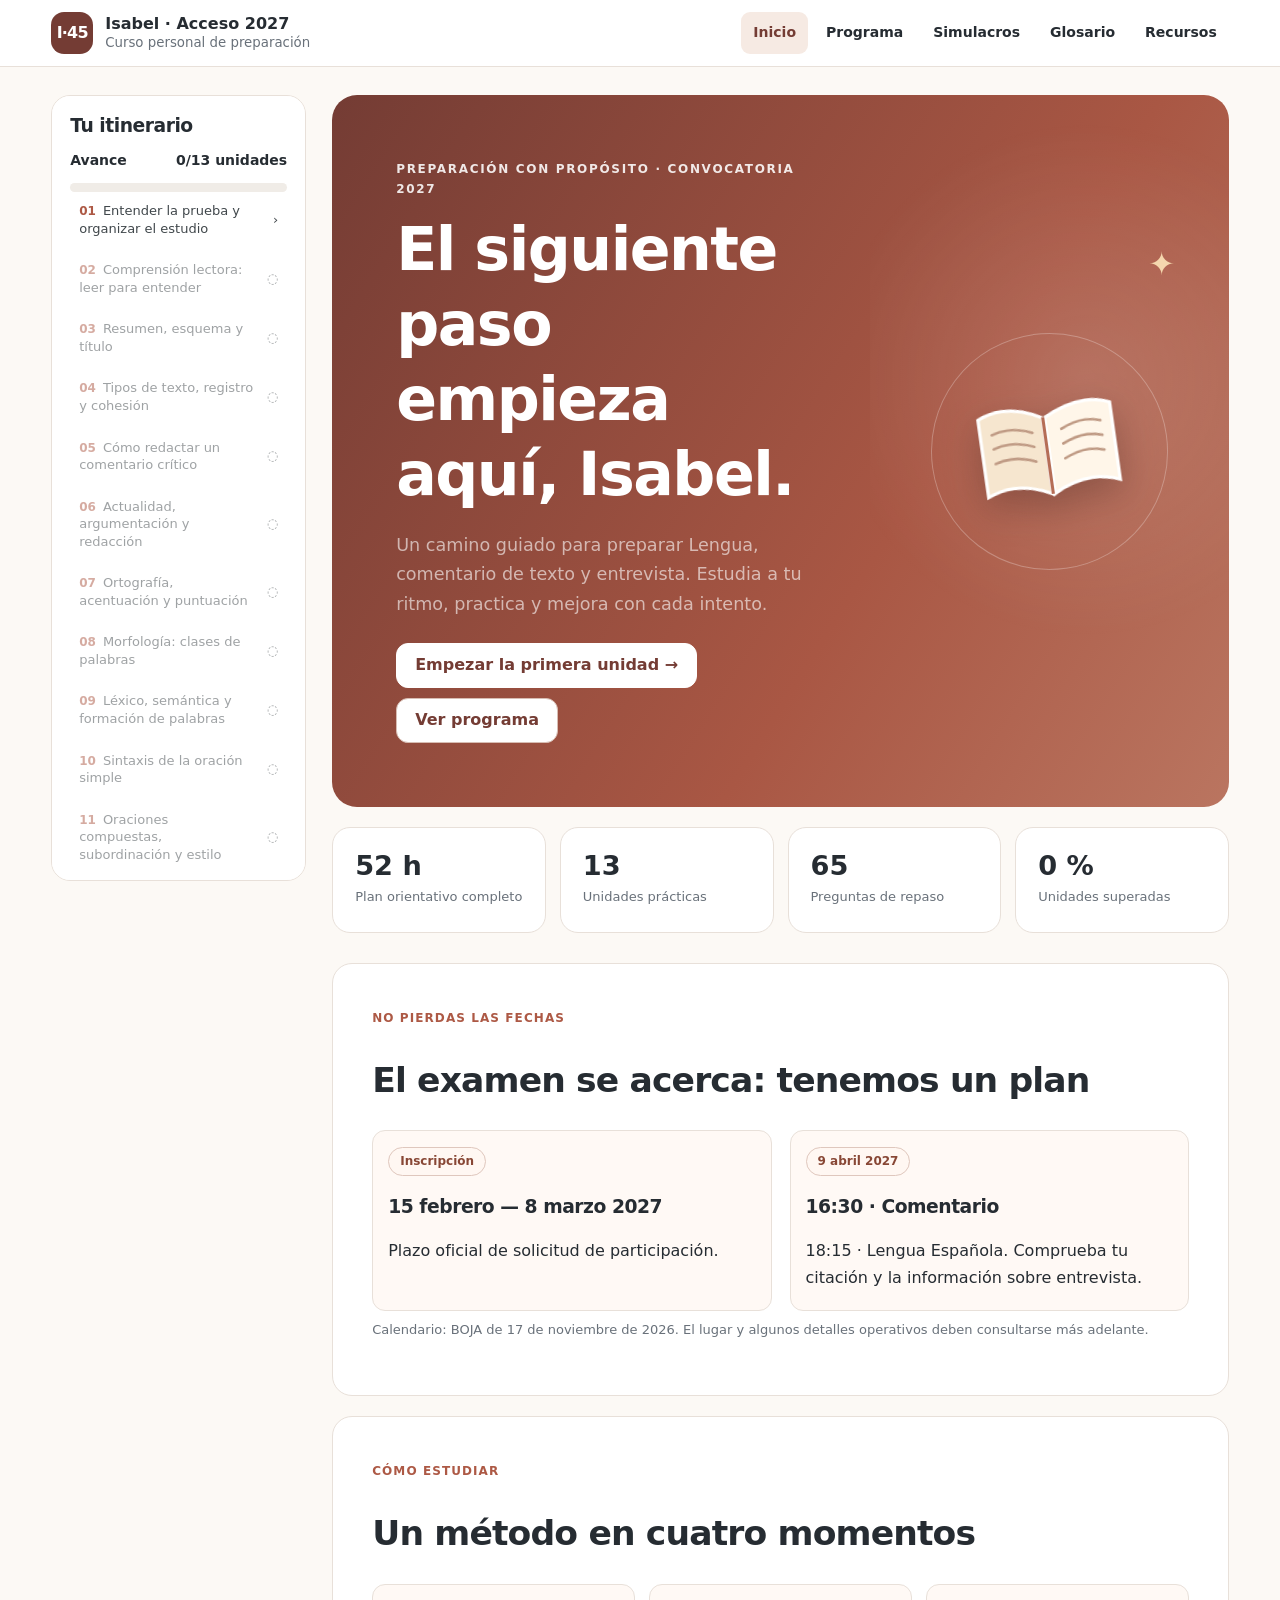
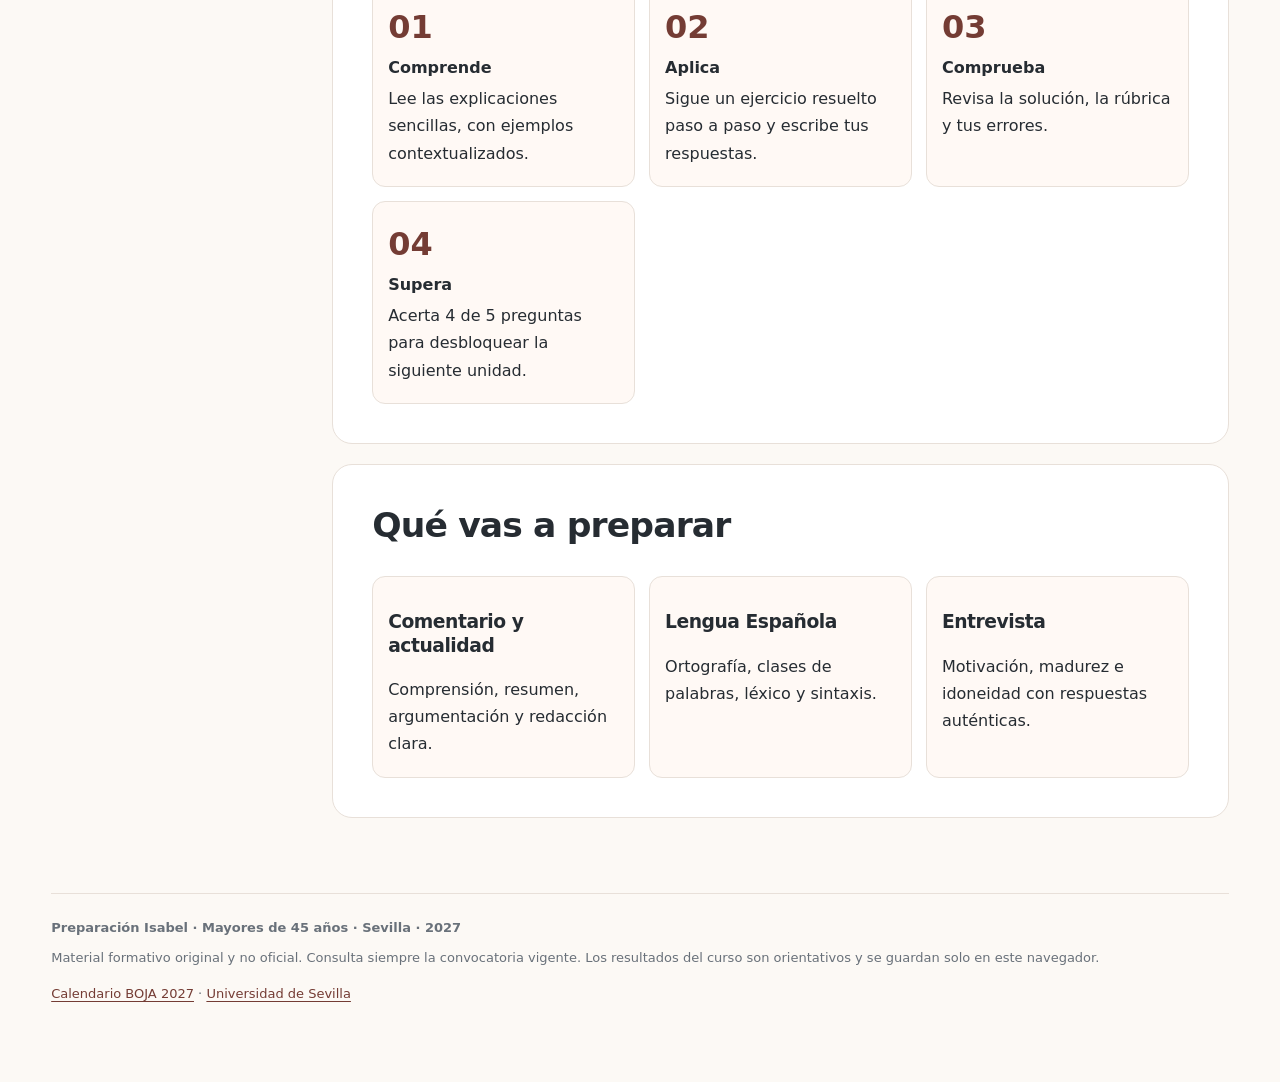
==== commit acc5fca9: "Ajustar horas docentes y actividades a 52 h justificables" ====
--- a/isabel-acceso-45-2027/index.html
+++ b/isabel-acceso-45-2027/index.html
@@ -38,11 +38,11 @@
 $id("side-units").innerHTML=units.map(function(u){var ok=unlocked(u.id);return "<button class='side-item "+(view==="unidad"&&unitId===u.id?"active":"")+"' data-unit='"+u.id+"' "+(ok?"":"disabled")+" aria-label='Unidad "+u.id+", "+esc(u.title)+(ok?"":" bloqueada")+"'><span><span class='number'>"+String(u.id).padStart(2,"0")+"</span>"+esc(u.title)+"</span><span aria-hidden='true'>"+(passed(u.id)?"✓":ok?"›":"◌")+"</span></button>"}).join("");document.querySelectorAll("[data-view]").forEach(function(b){b.classList.toggle("active",b.dataset.view===view)})}
 function hero(){return "<section class='hero'><div class='hero-body'><div class='eyebrow'>Preparación con propósito · Convocatoria 2027</div><h1>El siguiente paso empieza aquí, Isabel.</h1><p>Un camino guiado para preparar Lengua, comentario de texto y entrevista. Estudia a tu ritmo, practica y mejora con cada intento.</p><div class='actions'><button class='btn light' data-unit='"+nextUnit()+"'>"+(numPassed()?"Continuar estudiando":"Empezar la primera unidad")+" →</button><button class='btn outline' data-view='programa'>Ver programa</button></div></div><div class='hero-art' aria-hidden='true'><div class='stars'>✦</div><div class='art-book'><svg viewBox='0 0 280 280' fill='none'><path d='M37 77c31-14 66-9 99 10v119c-36-20-68-21-99-8V77Z' fill='#f6e6cf' stroke='#fff' stroke-width='5'/><path d='M243 77c-31-14-66-9-103 10v119c37-20 72-21 103-8V77Z' fill='#fff6e9' stroke='#fff' stroke-width='5'/><path d='M137 86v120' stroke='#b56d56' stroke-width='5'/><path d='M55 103c23-7 43-4 63 5M55 125c23-7 43-4 63 5M55 148c23-7 43-4 63 5M163 108c20-9 43-12 62-5M163 131c20-9 43-12 62-5M163 154c20-9 43-12 62-5' stroke='#bf9a84' stroke-width='4' stroke-linecap='round'/></svg></div></div></section>"}
 function nextUnit(){var x=units.find(function(u){return !passed(u.id)});return x?x.id:13}
-function home(){return hero()+"<section class='stats' aria-label='Datos del curso'><div class='stat'><strong>104 h</strong><span>Plan orientativo completo</span></div><div class='stat'><strong>13</strong><span>Unidades prácticas</span></div><div class='stat'><strong>65</strong><span>Preguntas de repaso</span></div><div class='stat'><strong>"+Math.round(numPassed()/units.length*100)+" %</strong><span>Unidades superadas</span></div></section><section class='panel'><span class='kicker'>No pierdas las fechas</span><h2>El examen se acerca: tenemos un plan</h2><div class='grid2'><div class='mini'><span class='pill'>Inscripción</span><h3>15 febrero — 8 marzo 2027</h3><p>Plazo oficial de solicitud de participación.</p></div><div class='mini'><span class='pill'>9 abril 2027</span><h3>16:30 · Comentario</h3><p>18:15 · Lengua Española. Comprueba tu citación y la información sobre entrevista.</p></div></div><p class='helper'>Calendario: BOJA de 17 de noviembre de 2026. El lugar y algunos detalles operativos deben consultarse más adelante.</p></section><section class='panel'><span class='kicker'>Cómo estudiar</span><h2>Un método en cuatro momentos</h2><div class='tiles'><div class='mini'><div class='big-num'>01</div><strong>Comprende</strong><p>Lee las explicaciones sencillas, con ejemplos contextualizados.</p></div><div class='mini'><div class='big-num'>02</div><strong>Aplica</strong><p>Sigue un ejercicio resuelto paso a paso y escribe tus respuestas.</p></div><div class='mini'><div class='big-num'>03</div><strong>Comprueba</strong><p>Revisa la solución, la rúbrica y tus errores.</p></div><div class='mini'><div class='big-num'>04</div><strong>Supera</strong><p>Acerta 4 de 5 preguntas para desbloquear la siguiente unidad.</p></div></div></section><section class='panel'><h2>Qué vas a preparar</h2><div class='tiles'><div class='mini'><h3>Comentario y actualidad</h3><p>Comprensión, resumen, argumentación y redacción clara.</p></div><div class='mini'><h3>Lengua Española</h3><p>Ortografía, clases de palabras, léxico y sintaxis.</p></div><div class='mini'><h3>Entrevista</h3><p>Motivación, madurez e idoneidad con respuestas auténticas.</p></div></div></section>"}
-function program(){return "<section class='panel'><span class='kicker'>Programación didáctica</span><h2>104 horas · 13 unidades</h2><p>Objetivo general: desarrollar las competencias de comprensión, comunicación escrita, análisis lingüístico y expresión personal necesarias para afrontar el acceso de mayores de 45 años en Andalucía.</p><p>Distribución orientativa por unidad: <strong>120 min teoría + 60 min demostración + 240 min práctica + 60 min evaluación = 480 min (8 h)</strong>. Totales: 26 h teoría, 13 h demostración, 52 h práctica y 13 h evaluación = 104 h.</p><div class='callout'>Plan de trabajo recomendado: noviembre y diciembre, comprensión y redacción; enero y febrero, Lengua y comentario avanzado; marzo, entrevistas y simulacros; primeros días de abril, repaso final. La secuencia se puede adaptar al nivel inicial de Isabel.</div></section><section class='tiles'>"+units.map(function(u){return "<button class='tile "+(unlocked(u.id)?"":"lock")+"' data-unit='"+u.id+"' "+(unlocked(u.id)?"":"disabled")+"><span class='pill'>"+esc(u.tag)+" · 8 h</span><h3>"+String(u.id).padStart(2,"0")+" · "+esc(u.title)+"</h3><p>"+esc(u.goal)+"</p><p style='margin-top:10px;font-weight:750;color:#783f34'>"+(passed(u.id)?"Aprobada ✓":unlocked(u.id)?"Abrir unidad →":"Bloqueada hasta aprobar la anterior")+"</p></button>"}).join("")+"</section><section class='panel'><h2>Metodología y evaluación</h2><p>Aprendizaje mediante explicaciones progresivas, demostración, práctica individual, actividad colaborativa opcional, desafío, corrección guiada y repaso. Cada autoevaluación contiene cinco preguntas con una respuesta correcta. Para avanzar, el requisito del curso es responder correctamente al menos cuatro.</p><p>Las redacciones y entrevistas requieren evaluación humana mediante las rúbricas. Las autoevaluaciones no predicen la calificación oficial y los tiempos propuestos no constituyen un requisito universitario.</p></section>"}
+function home(){return hero()+"<section class='stats' aria-label='Datos del curso'><div class='stat'><strong>52 h</strong><span>Plan orientativo completo</span></div><div class='stat'><strong>13</strong><span>Unidades prácticas</span></div><div class='stat'><strong>65</strong><span>Preguntas de repaso</span></div><div class='stat'><strong>"+Math.round(numPassed()/units.length*100)+" %</strong><span>Unidades superadas</span></div></section><section class='panel'><span class='kicker'>No pierdas las fechas</span><h2>El examen se acerca: tenemos un plan</h2><div class='grid2'><div class='mini'><span class='pill'>Inscripción</span><h3>15 febrero — 8 marzo 2027</h3><p>Plazo oficial de solicitud de participación.</p></div><div class='mini'><span class='pill'>9 abril 2027</span><h3>16:30 · Comentario</h3><p>18:15 · Lengua Española. Comprueba tu citación y la información sobre entrevista.</p></div></div><p class='helper'>Calendario: BOJA de 17 de noviembre de 2026. El lugar y algunos detalles operativos deben consultarse más adelante.</p></section><section class='panel'><span class='kicker'>Cómo estudiar</span><h2>Un método en cuatro momentos</h2><div class='tiles'><div class='mini'><div class='big-num'>01</div><strong>Comprende</strong><p>Lee las explicaciones sencillas, con ejemplos contextualizados.</p></div><div class='mini'><div class='big-num'>02</div><strong>Aplica</strong><p>Sigue un ejercicio resuelto paso a paso y escribe tus respuestas.</p></div><div class='mini'><div class='big-num'>03</div><strong>Comprueba</strong><p>Revisa la solución, la rúbrica y tus errores.</p></div><div class='mini'><div class='big-num'>04</div><strong>Supera</strong><p>Acerta 4 de 5 preguntas para desbloquear la siguiente unidad.</p></div></div></section><section class='panel'><h2>Qué vas a preparar</h2><div class='tiles'><div class='mini'><h3>Comentario y actualidad</h3><p>Comprensión, resumen, argumentación y redacción clara.</p></div><div class='mini'><h3>Lengua Española</h3><p>Ortografía, clases de palabras, léxico y sintaxis.</p></div><div class='mini'><h3>Entrevista</h3><p>Motivación, madurez e idoneidad con respuestas auténticas.</p></div></div></section>"}
+function program(){return "<section class='panel'><span class='kicker'>Programación didáctica</span><h2>52 horas · 13 unidades</h2><p>Objetivo general: desarrollar las competencias de comprensión, comunicación escrita, análisis lingüístico y expresión personal necesarias para afrontar el acceso de mayores de 45 años en Andalucía.</p><p>Distribución orientativa por unidad: <strong>45 min teoría + 35 min demostración + 130 min práctica + 30 min evaluación = 240 min (4 h)</strong>. Totales: 9 h 45 min de teoría, 7 h 35 min de demostración, 24 h 10 min de práctica y 6 h 30 min de evaluación = 52 h.</p><div class='callout'>Plan de trabajo recomendado: noviembre y diciembre, comprensión y redacción; enero y febrero, Lengua y comentario avanzado; marzo, entrevistas y simulacros; primeros días de abril, repaso final. La secuencia se puede adaptar al nivel inicial de Isabel.</div></section><section class='tiles'>"+units.map(function(u){return "<button class='tile "+(unlocked(u.id)?"":"lock")+"' data-unit='"+u.id+"' "+(unlocked(u.id)?"":"disabled")+"><span class='pill'>"+esc(u.tag)+" · 4 h</span><h3>"+String(u.id).padStart(2,"0")+" · "+esc(u.title)+"</h3><p>"+esc(u.goal)+"</p><p style='margin-top:10px;font-weight:750;color:#783f34'>"+(passed(u.id)?"Aprobada ✓":unlocked(u.id)?"Abrir unidad →":"Bloqueada hasta aprobar la anterior")+"</p></button>"}).join("")+"</section><section class='panel'><h2>Metodología y evaluación</h2><p>Aprendizaje mediante explicaciones progresivas, demostración, práctica individual, actividad colaborativa opcional, desafío, corrección guiada y repaso. Cada autoevaluación contiene cinco preguntas con una respuesta correcta. Para avanzar, el requisito del curso es responder correctamente al menos cuatro.</p><p>Las redacciones y entrevistas requieren evaluación humana mediante las rúbricas. Las autoevaluaciones no predicen la calificación oficial y los tiempos propuestos no constituyen un requisito universitario.</p></section>"}
 function exercise(x,kind,idx){var id="sol-"+kind+"-"+idx;return "<div class='exercise'><h3>"+(kind==="guided"?"Ejercicio guiado y resuelto":"Práctica individual")+"</h3><p><b>Enunciado:</b> "+esc(x.prompt).replace(/\n/g,"<br>")+"</p><p class='helper'>Materiales: papel o editor de texto, lápiz y cronómetro. Duración sugerida: "+(kind==="guided"?"35":"65")+" minutos.</p><h4>Instrucciones paso a paso</h4>"+steps(x.steps)+(kind==="practice"?"<label for='note-"+idx+"'><b>Tu respuesta (guardada localmente):</b></label><textarea class='answerbox' id='note-"+idx+"' data-note='"+idx+"' placeholder='Escribe aquí tu respuesta antes de consultar la solución…'></textarea>":"")+"<details id='"+id+"'><summary>Mostrar solución específica y criterios de evaluación</summary><div class='solution'><b>Solución / resultado esperado</b><p>"+esc(x.answer).replace(/\n/g,"<br>")+"</p><b>Criterios:</b> "+esc(x.criteria)+"</div></details></div>"}
 function unitPage(){var u=units[unitId-1];if(!u)return "<p>Unidad no disponible.</p>";var quiz=u.quiz.map(function(q,i){return "<fieldset class='quiz-item'><legend>"+(i+1)+". "+esc(q[0])+"</legend>"+[1,2,3].map(function(k){return "<label><input type='radio' name='q"+i+"' value='"+(k-1)+"' required><span>"+esc(q[k])+"</span></label>"}).join("")+"<div id='feedback-"+i+"'></div></fieldset>"}).join("");
-return "<section class='panel'><span class='pill'>"+esc(u.tag)+" · Unidad "+u.id+" de 13 · 8 horas</span><h2>"+esc(u.title)+"</h2><div class='unit-intro'><b>Objetivo de aprendizaje</b><p>"+esc(u.goal)+"</p></div><h3>Explicaciones y ejemplos</h3>"+u.sections.map(function(s,i){return "<article class='lesson'><span class='kicker'>Contenido "+(i+1)+"</span><h3>"+esc(s[0])+"</h3>"+s[1]+"</article>"}).join("")+"</section><section class='panel'><span class='kicker'>Aprende haciendo</span><h2>Actividades prácticas</h2>"+exercise(u.worked,"guided",u.id)+exercise(u.practice,"practice",u.id)+"<div class='card-row'><div class='mini'><h3>Actividad colaborativa o simulación</h3><p>"+esc(u.group)+"</p></div><div class='mini'><h3>Reto y refuerzo</h3><p>"+esc(u.challenge)+"</p></div></div><p class='helper'>Repaso: vuelve a resolver una parte del ejercicio sin mirar la solución y escribe qué corregirías ahora.</p></section><section class='panel'><span class='kicker'>Antes del cuestionario</span><h2>Resumen de lo aprendido</h2><p>"+esc(u.summary)+"</p><div class='callout'>Repasa el glosario y comprueba que puedes explicar estos conceptos sin leer. Después contesta cinco preguntas.</div></section><section class='panel'><span class='kicker'>Autoevaluación</span><h2>5 preguntas para consolidar</h2><p>Necesitas al menos <strong>4 respuestas correctas de 5</strong> para desbloquear la siguiente unidad. Puedes volver a intentarlo.</p><form id='quiz-form'>"+quiz+"<button class='btn' type='submit'>Corregir respuestas</button></form><div id='quiz-results' role='status' aria-live='polite'></div><div class='actions'><button class='btn outline' data-view='programa'>Volver al programa</button><button class='btn outline' data-unit='"+(u.id+1)+"' "+(u.id>=13||!unlocked(u.id+1)?"disabled":"")+">Siguiente unidad →</button></div></section>"}
+return "<section class='panel'><span class='pill'>"+esc(u.tag)+" · Unidad "+u.id+" de 13 · 4 horas</span><h2>"+esc(u.title)+"</h2><div class='unit-intro'><b>Objetivo de aprendizaje</b><p>"+esc(u.goal)+"</p></div><h3>Explicaciones y ejemplos</h3>"+u.sections.map(function(s,i){return "<article class='lesson'><span class='kicker'>Contenido "+(i+1)+"</span><h3>"+esc(s[0])+"</h3>"+s[1]+"</article>"}).join("")+"</section><section class='panel'><span class='kicker'>Aprende haciendo</span><h2>Actividades prácticas</h2>"+exercise(u.worked,"guided",u.id)+exercise(u.practice,"practice",u.id)+"<div class='card-row'><div class='mini'><h3>Actividad colaborativa o simulación (25 min)</h3><p>"+esc(u.group)+"</p></div><div class='mini'><h3>Reto y refuerzo (40 min)</h3><p>"+esc(u.challenge)+"</p></div></div><p class='helper'>Repaso y evaluación: dedica 30 minutos al cuestionario, la corrección de errores y la explicación de los conceptos. Repite las partes falladas sin consultar soluciones.</p></section><section class='panel'><span class='kicker'>Antes del cuestionario</span><h2>Resumen de lo aprendido</h2><p>"+esc(u.summary)+"</p><div class='callout'>Repasa el glosario y comprueba que puedes explicar estos conceptos sin leer. Después contesta cinco preguntas.</div></section><section class='panel'><span class='kicker'>Autoevaluación</span><h2>5 preguntas para consolidar</h2><p>Necesitas al menos <strong>4 respuestas correctas de 5</strong> para desbloquear la siguiente unidad. Puedes volver a intentarlo.</p><form id='quiz-form'>"+quiz+"<button class='btn' type='submit'>Corregir respuestas</button></form><div id='quiz-results' role='status' aria-live='polite'></div><div class='actions'><button class='btn outline' data-view='programa'>Volver al programa</button><button class='btn outline' data-unit='"+(u.id+1)+"' "+(u.id>=13||!unlocked(u.id+1)?"disabled":"")+">Siguiente unidad →</button></div></section>"}
 var glossary=[
 ["Acentuación","Uso de la tilde según la sílaba tónica y las normas ortográficas."],["Adjetivo","Palabra que expresa cualidades: «un examen exigente»."],["Adverbio","Palabra invariable que modifica verbos, adjetivos u otros adverbios: «lee atentamente»."],["Argumento","Razón que sirve para justificar una tesis."],["Artículo","Determinante que presenta al sustantivo: «la biblioteca»."],["Atributo","Complemento de verbos copulativos: «El aula está vacía»."],["Complemento circunstancial","Expresa circunstancias como tiempo o lugar: «estudia en casa»."],["Complemento directo","Complemento del verbo transitivo, sustituible frecuentemente por lo/la/los/las."],["Complemento indirecto","Suele expresar destinatario: «escribió a su amiga»."],["Composición","Formación léxica al combinar bases, como «sacacorchos»."],["Conclusión","Parte final que cierra un razonamiento."],["Concordancia","Correspondencia de rasgos gramaticales: «las alumnas preparadas»."],["Conector","Elemento que enlaza ideas: «sin embargo»."],["Connotación","Asociaciones afectivas o valorativas de una palabra."],["Denotación","Significado básico y referencial de una palabra."],["Derivación","Creación de palabras con afijos: «panadero»."],["Diptongo","Dos vocales en la misma sílaba: «ciudad»."],["Esdrújula","Palabra con sílaba tónica antepenúltima: «música»."],["Estructura deductiva","Presenta la tesis al comienzo."],["Estructura inductiva","Presenta la tesis al final."],["Hiato","Vocales en sílabas distintas: «país»."],["Idea principal","Información esencial de un texto."],["Idea secundaria","Dato, ejemplo o explicación que apoya la idea principal."],["Lengua Española","Materia del segundo ejercicio escrito de la prueba."],["Metáfora","Asociación expresiva entre realidades por semejanza: «sus palabras son un puente»."],["Modalidad argumentativa","Tipo de discurso destinado a defender una posición con razones."],["Modalidad expositiva","Tipo de discurso destinado a explicar un asunto."],["Morfología","Estudio de la estructura y formas de las palabras."],["Nexo","Palabra o expresión que enlaza unidades: «y», «pero», «porque»."],["Oración","Unidad gramatical con una predicación."],["Paráfrasis","Reformulación fiel de una idea con palabras propias."],["Polisemia","Pluralidad de significados de una palabra según el contexto."],["Predicado","Parte de la oración cuyo núcleo suele ser el verbo."],["Pronombre","Elemento que puede desempeñar funciones nominales: «ella», «nosotros»."],["Registro formal","Variedad lingüística adecuada para contextos académicos o institucionales."],["Resumen","Síntesis fiel de las ideas principales."],["Semántica","Estudio del significado."],["Sintaxis","Estudio de las relaciones y funciones en las oraciones."],["Sujeto","Constituyente que concuerda con el verbo en persona y número."],["Tesis","Idea o posición principal que el autor defiende."],["Texto","Unidad de comunicación con coherencia y cohesión."],["Tilde diacrítica","Acento que distingue formas como «tú» y «tu»."]
 ];
@@ -60,7 +60,7 @@
 function timerStart(){if(timerId)return;timerId=setInterval(function(){timerSeconds=Math.max(0,timerSeconds-1);updateTimer();if(timerSeconds===0){timerPause();var el=$id("timer-status");if(el)el.textContent="Tiempo de entrenamiento terminado. Revisa tus respuestas."}},1000)}
 function timerPause(){if(timerId){clearInterval(timerId);timerId=null}}
 function timerReset(){timerPause();timerSeconds=3600;updateTimer();var el=$id("timer-status");if(el)el.textContent="Cronómetro reiniciado."}
-function printManual(){var w=window.open("","_blank");if(!w){alert("Activa las ventanas emergentes para imprimir el manual.");return}var body=units.map(function(u){return "<section style='page-break-before:always'><h2>Unidad "+u.id+" · "+esc(u.title)+" (8 h)</h2><p><b>Objetivo:</b> "+esc(u.goal)+"</p>"+u.sections.map(function(s){return "<h3>"+esc(s[0])+"</h3>"+s[1]}).join("")+"<h3>Ejercicio guiado</h3><p>"+esc(u.worked.prompt)+"</p>"+steps(u.worked.steps)+"<h4>Solución docente para autocorrección</h4><p>"+esc(u.worked.answer)+"</p><h3>Práctica individual</h3><p>"+esc(u.practice.prompt)+"</p>"+steps(u.practice.steps)+"<h4>Solución orientativa</h4><p>"+esc(u.practice.answer)+"</p><p><b>Criterios:</b> "+esc(u.practice.criteria)+"</p><p><b>Actividad colaborativa:</b> "+esc(u.group)+"</p><p><b>Reto:</b> "+esc(u.challenge)+"</p><h3>Resumen</h3><p>"+esc(u.summary)+"</p><h3>5 preguntas de autoevaluación</h3><ol>"+u.quiz.map(function(q){return "<li>"+esc(q[0])+" (a) "+esc(q[1])+" (b) "+esc(q[2])+" (c) "+esc(q[3])+"</li>"}).join("")+"</ol><h4>Solucionario de repaso</h4><p>"+u.quiz.map(function(q,i){return (i+1)+": "+String.fromCharCode(65+q[4])}).join(" · ")+"</p></section>"}).join("");w.document.open();w.document.write("<!doctype html><html lang='es'><head><meta charset='UTF-8'><title>Manual Isabel · Acceso 2027</title><style>body{font:12pt/1.6 Georgia,serif;max-width:850px;margin:38px auto;color:#222}h1,h2,h3{font-family:Arial,sans-serif;color:#743c34}h2{margin-top:36px}section{padding-top:10px}p,li{orphans:3;widows:3}@page{margin:18mm}a{color:#743c34}</style></head><body><h1>Manual de estudio · Isabel</h1><p>Preparación de acceso a la universidad para mayores de 45 años. Convocatoria 2027. Material original no oficial. 13 unidades · 104 horas de formación orientativa.</p><h2>Índice</h2><ol>"+units.map(function(u){return "<li>"+esc(u.title)+"</li>"}).join("")+"</ol><p>Objetivo general: preparación de comentario, Lengua Española y entrevista. Evaluación por ejercicios, rúbricas y autoevaluaciones.</p>"+body+"<section><h2>Glosario</h2><dl>"+glossary.map(function(g){return "<dt><b>"+esc(g[0])+"</b></dt><dd>"+esc(g[1])+"</dd>"}).join("")+"</dl></section></body></html>");w.document.close();w.focus()}
+function printManual(){var w=window.open("","_blank");if(!w){alert("Activa las ventanas emergentes para imprimir el manual.");return}var body=units.map(function(u){return "<section style='page-break-before:always'><h2>Unidad "+u.id+" · "+esc(u.title)+" (4 h)</h2><p><b>Objetivo:</b> "+esc(u.goal)+"</p>"+u.sections.map(function(s){return "<h3>"+esc(s[0])+"</h3>"+s[1]}).join("")+"<h3>Ejercicio guiado</h3><p>"+esc(u.worked.prompt)+"</p>"+steps(u.worked.steps)+"<h4>Solución docente para autocorrección</h4><p>"+esc(u.worked.answer)+"</p><h3>Práctica individual</h3><p>"+esc(u.practice.prompt)+"</p>"+steps(u.practice.steps)+"<h4>Solución orientativa</h4><p>"+esc(u.practice.answer)+"</p><p><b>Criterios:</b> "+esc(u.practice.criteria)+"</p><p><b>Actividad colaborativa:</b> "+esc(u.group)+"</p><p><b>Reto:</b> "+esc(u.challenge)+"</p><h3>Resumen</h3><p>"+esc(u.summary)+"</p><h3>5 preguntas de autoevaluación</h3><ol>"+u.quiz.map(function(q){return "<li>"+esc(q[0])+" (a) "+esc(q[1])+" (b) "+esc(q[2])+" (c) "+esc(q[3])+"</li>"}).join("")+"</ol><h4>Solucionario de repaso</h4><p>"+u.quiz.map(function(q,i){return (i+1)+": "+String.fromCharCode(65+q[4])}).join(" · ")+"</p></section>"}).join("");w.document.open();w.document.write("<!doctype html><html lang='es'><head><meta charset='UTF-8'><title>Manual Isabel · Acceso 2027</title><style>body{font:12pt/1.6 Georgia,serif;max-width:850px;margin:38px auto;color:#222}h1,h2,h3{font-family:Arial,sans-serif;color:#743c34}h2{margin-top:36px}section{padding-top:10px}p,li{orphans:3;widows:3}@page{margin:18mm}a{color:#743c34}</style></head><body><h1>Manual de estudio · Isabel</h1><p>Preparación de acceso a la universidad para mayores de 45 años. Convocatoria 2027. Material original no oficial. 13 unidades · 52 horas de formación orientativa.</p><h2>Índice</h2><ol>"+units.map(function(u){return "<li>"+esc(u.title)+"</li>"}).join("")+"</ol><p>Objetivo general: preparación de comentario, Lengua Española y entrevista. Temporalización por unidad: 45 min teoría, 35 min ejemplo guiado, 65 min práctica individual, 25 min actividad colaborativa, 40 min reto, 30 min repaso y evaluación = 240 min. Evaluación por ejercicios, rúbricas y autoevaluaciones.</p>"+body+"<section><h2>Glosario</h2><dl>"+glossary.map(function(g){return "<dt><b>"+esc(g[0])+"</b></dt><dd>"+esc(g[1])+"</dd>"}).join("")+"</dl></section></body></html>");w.document.close();w.focus()}
 document.addEventListener("click",function(e){var b=e.target.closest("[data-view],[data-unit],[data-mock],#timer-start,#timer-pause,#timer-reset,#manual-print,#export-progress,#reset-progress,#retry-quiz");if(!b)return;if(b.hasAttribute("data-view")){e.preventDefault();go(b.dataset.view);return}if(b.hasAttribute("data-unit")){e.preventDefault();go("unidad",Number(b.dataset.unit));return}if(b.hasAttribute("data-mock")){currentMock=Number(b.dataset.mock);timerReset();go("simulacros");return}if(b.id==="timer-start")timerStart();if(b.id==="timer-pause")timerPause();if(b.id==="timer-reset")timerReset();if(b.id==="manual-print")printManual();if(b.id==="retry-quiz")render();if(b.id==="export-progress"){var blob=new Blob([JSON.stringify({exportedAt:new Date().toISOString(),state:state},null,2)],{type:"application/json"}),url=URL.createObjectURL(blob),a=document.createElement("a");a.href=url;a.download="isabel-progreso-2027.json";a.click();setTimeout(function(){URL.revokeObjectURL(url)},1500)}if(b.id==="reset-progress"){if(confirm("¿Borrar todas las notas y puntuaciones guardadas en este navegador?")){state={scores:{},notes:{},mockNotes:{},attempts:{}};save();go("inicio")}}});
 document.addEventListener("submit",function(e){if(e.target&&e.target.id==="quiz-form")quizSubmit(e)});
 document.addEventListener("input",function(e){var t=e.target;if(t.hasAttribute("data-note")){state.notes[t.dataset.note]=t.value;save()}if(t.hasAttribute("data-mock-note")){state.mockNotes[currentMock]=state.mockNotes[currentMock]||{};state.mockNotes[currentMock][t.dataset.mockNote]=t.value;save()}if(t.id==="find-gloss"){var q=t.value.toLocaleLowerCase("es");document.querySelectorAll("[data-term]").forEach(function(item){item.style.display=item.dataset.term.includes(q)?"":"none"})}});
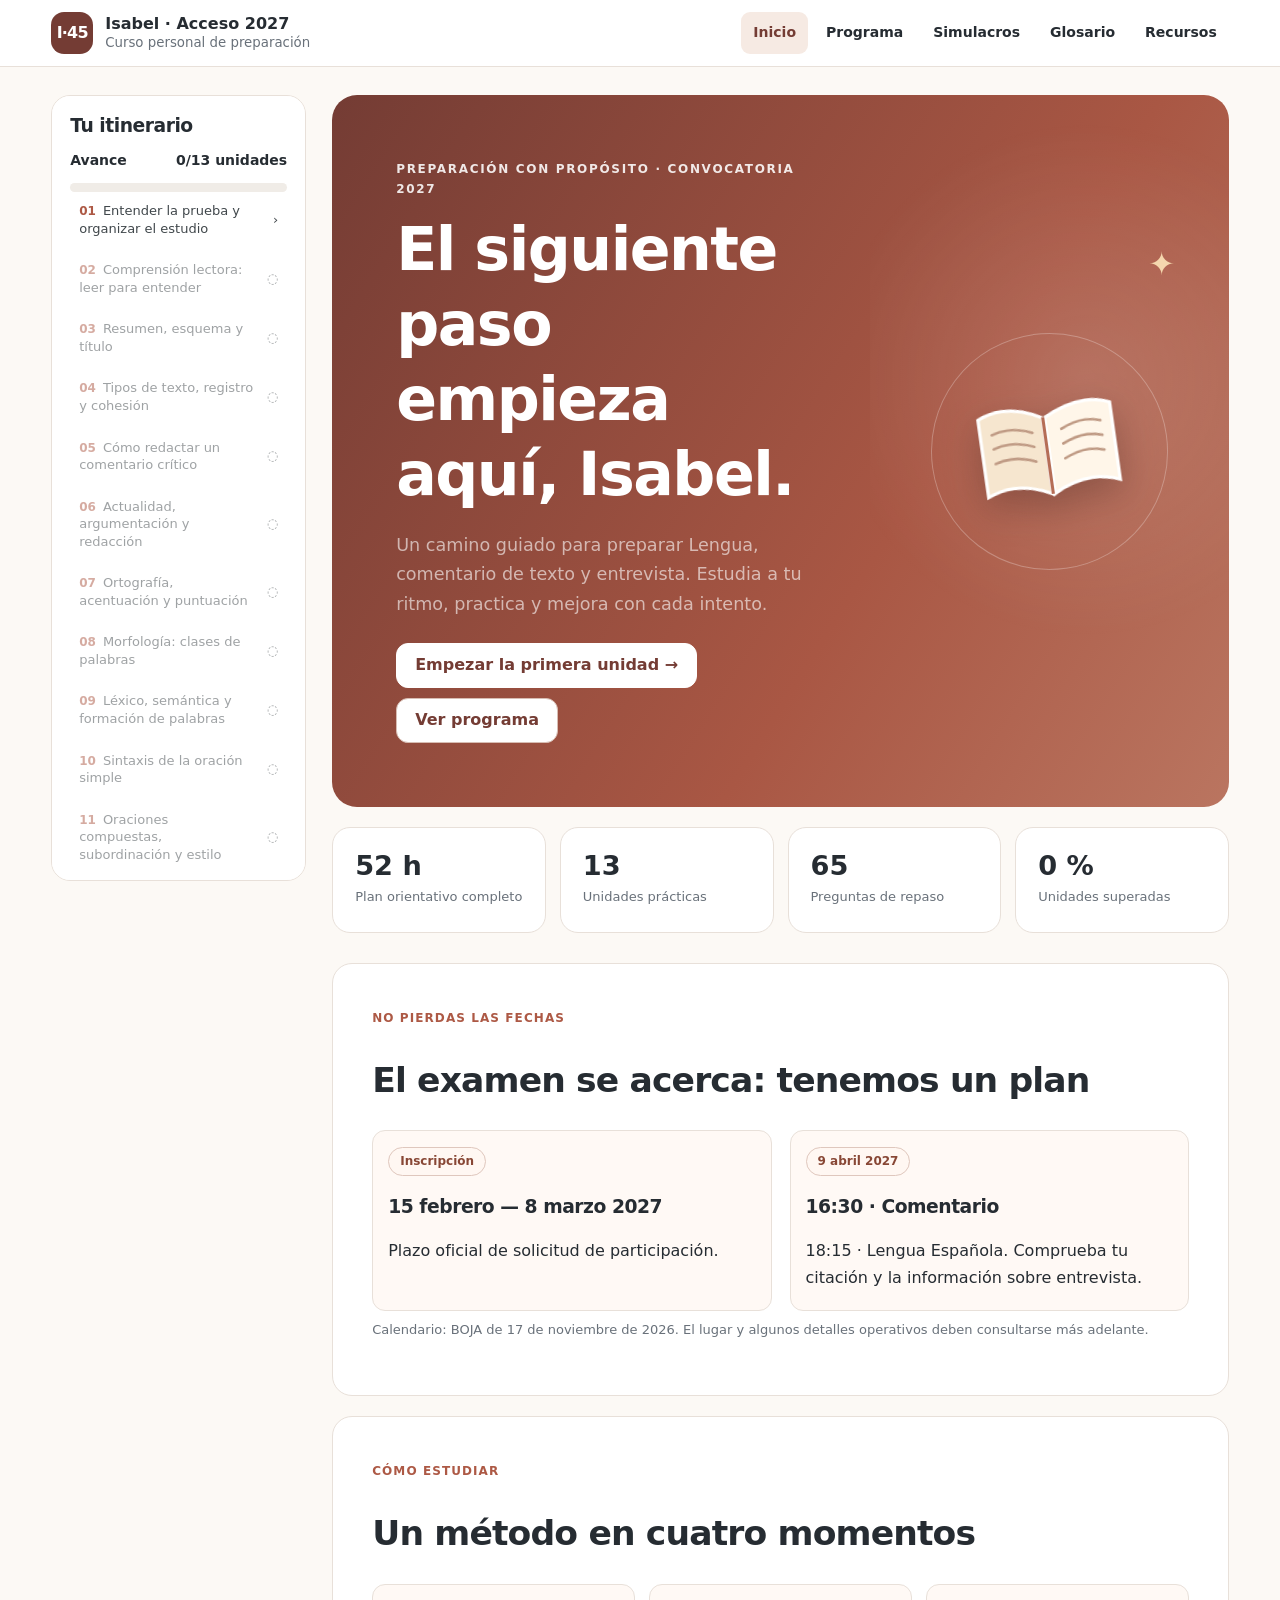
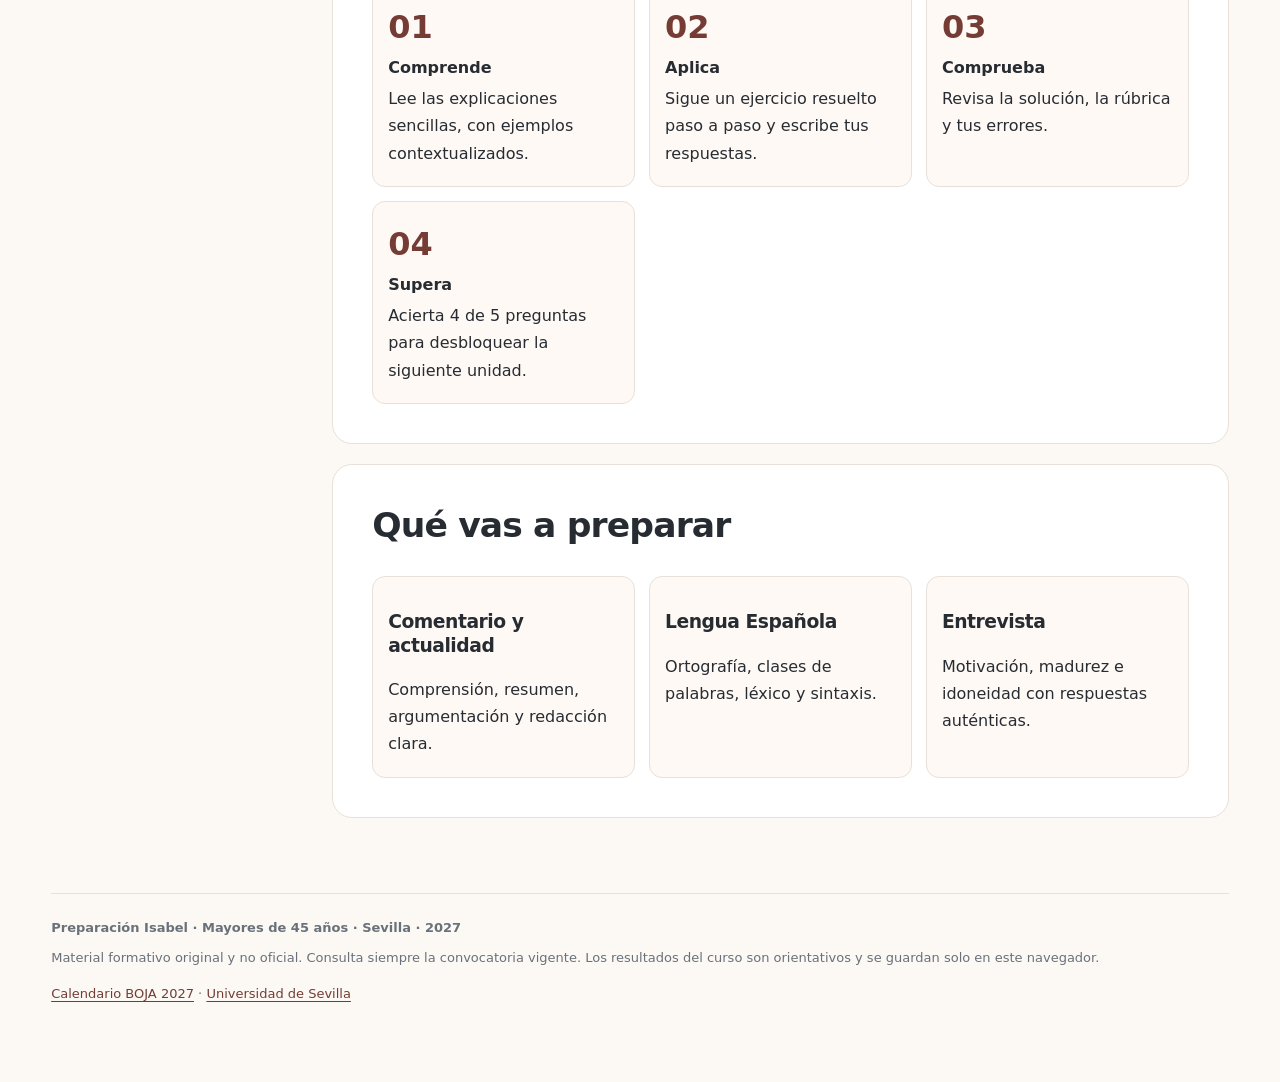
==== commit 7b0a2c26: "Corregir texto de instrucción interactiva" ====
--- a/isabel-acceso-45-2027/index.html
+++ b/isabel-acceso-45-2027/index.html
@@ -38,7 +38,7 @@
 $id("side-units").innerHTML=units.map(function(u){var ok=unlocked(u.id);return "<button class='side-item "+(view==="unidad"&&unitId===u.id?"active":"")+"' data-unit='"+u.id+"' "+(ok?"":"disabled")+" aria-label='Unidad "+u.id+", "+esc(u.title)+(ok?"":" bloqueada")+"'><span><span class='number'>"+String(u.id).padStart(2,"0")+"</span>"+esc(u.title)+"</span><span aria-hidden='true'>"+(passed(u.id)?"✓":ok?"›":"◌")+"</span></button>"}).join("");document.querySelectorAll("[data-view]").forEach(function(b){b.classList.toggle("active",b.dataset.view===view)})}
 function hero(){return "<section class='hero'><div class='hero-body'><div class='eyebrow'>Preparación con propósito · Convocatoria 2027</div><h1>El siguiente paso empieza aquí, Isabel.</h1><p>Un camino guiado para preparar Lengua, comentario de texto y entrevista. Estudia a tu ritmo, practica y mejora con cada intento.</p><div class='actions'><button class='btn light' data-unit='"+nextUnit()+"'>"+(numPassed()?"Continuar estudiando":"Empezar la primera unidad")+" →</button><button class='btn outline' data-view='programa'>Ver programa</button></div></div><div class='hero-art' aria-hidden='true'><div class='stars'>✦</div><div class='art-book'><svg viewBox='0 0 280 280' fill='none'><path d='M37 77c31-14 66-9 99 10v119c-36-20-68-21-99-8V77Z' fill='#f6e6cf' stroke='#fff' stroke-width='5'/><path d='M243 77c-31-14-66-9-103 10v119c37-20 72-21 103-8V77Z' fill='#fff6e9' stroke='#fff' stroke-width='5'/><path d='M137 86v120' stroke='#b56d56' stroke-width='5'/><path d='M55 103c23-7 43-4 63 5M55 125c23-7 43-4 63 5M55 148c23-7 43-4 63 5M163 108c20-9 43-12 62-5M163 131c20-9 43-12 62-5M163 154c20-9 43-12 62-5' stroke='#bf9a84' stroke-width='4' stroke-linecap='round'/></svg></div></div></section>"}
 function nextUnit(){var x=units.find(function(u){return !passed(u.id)});return x?x.id:13}
-function home(){return hero()+"<section class='stats' aria-label='Datos del curso'><div class='stat'><strong>52 h</strong><span>Plan orientativo completo</span></div><div class='stat'><strong>13</strong><span>Unidades prácticas</span></div><div class='stat'><strong>65</strong><span>Preguntas de repaso</span></div><div class='stat'><strong>"+Math.round(numPassed()/units.length*100)+" %</strong><span>Unidades superadas</span></div></section><section class='panel'><span class='kicker'>No pierdas las fechas</span><h2>El examen se acerca: tenemos un plan</h2><div class='grid2'><div class='mini'><span class='pill'>Inscripción</span><h3>15 febrero — 8 marzo 2027</h3><p>Plazo oficial de solicitud de participación.</p></div><div class='mini'><span class='pill'>9 abril 2027</span><h3>16:30 · Comentario</h3><p>18:15 · Lengua Española. Comprueba tu citación y la información sobre entrevista.</p></div></div><p class='helper'>Calendario: BOJA de 17 de noviembre de 2026. El lugar y algunos detalles operativos deben consultarse más adelante.</p></section><section class='panel'><span class='kicker'>Cómo estudiar</span><h2>Un método en cuatro momentos</h2><div class='tiles'><div class='mini'><div class='big-num'>01</div><strong>Comprende</strong><p>Lee las explicaciones sencillas, con ejemplos contextualizados.</p></div><div class='mini'><div class='big-num'>02</div><strong>Aplica</strong><p>Sigue un ejercicio resuelto paso a paso y escribe tus respuestas.</p></div><div class='mini'><div class='big-num'>03</div><strong>Comprueba</strong><p>Revisa la solución, la rúbrica y tus errores.</p></div><div class='mini'><div class='big-num'>04</div><strong>Supera</strong><p>Acerta 4 de 5 preguntas para desbloquear la siguiente unidad.</p></div></div></section><section class='panel'><h2>Qué vas a preparar</h2><div class='tiles'><div class='mini'><h3>Comentario y actualidad</h3><p>Comprensión, resumen, argumentación y redacción clara.</p></div><div class='mini'><h3>Lengua Española</h3><p>Ortografía, clases de palabras, léxico y sintaxis.</p></div><div class='mini'><h3>Entrevista</h3><p>Motivación, madurez e idoneidad con respuestas auténticas.</p></div></div></section>"}
+function home(){return hero()+"<section class='stats' aria-label='Datos del curso'><div class='stat'><strong>52 h</strong><span>Plan orientativo completo</span></div><div class='stat'><strong>13</strong><span>Unidades prácticas</span></div><div class='stat'><strong>65</strong><span>Preguntas de repaso</span></div><div class='stat'><strong>"+Math.round(numPassed()/units.length*100)+" %</strong><span>Unidades superadas</span></div></section><section class='panel'><span class='kicker'>No pierdas las fechas</span><h2>El examen se acerca: tenemos un plan</h2><div class='grid2'><div class='mini'><span class='pill'>Inscripción</span><h3>15 febrero — 8 marzo 2027</h3><p>Plazo oficial de solicitud de participación.</p></div><div class='mini'><span class='pill'>9 abril 2027</span><h3>16:30 · Comentario</h3><p>18:15 · Lengua Española. Comprueba tu citación y la información sobre entrevista.</p></div></div><p class='helper'>Calendario: BOJA de 17 de noviembre de 2026. El lugar y algunos detalles operativos deben consultarse más adelante.</p></section><section class='panel'><span class='kicker'>Cómo estudiar</span><h2>Un método en cuatro momentos</h2><div class='tiles'><div class='mini'><div class='big-num'>01</div><strong>Comprende</strong><p>Lee las explicaciones sencillas, con ejemplos contextualizados.</p></div><div class='mini'><div class='big-num'>02</div><strong>Aplica</strong><p>Sigue un ejercicio resuelto paso a paso y escribe tus respuestas.</p></div><div class='mini'><div class='big-num'>03</div><strong>Comprueba</strong><p>Revisa la solución, la rúbrica y tus errores.</p></div><div class='mini'><div class='big-num'>04</div><strong>Supera</strong><p>Acierta 4 de 5 preguntas para desbloquear la siguiente unidad.</p></div></div></section><section class='panel'><h2>Qué vas a preparar</h2><div class='tiles'><div class='mini'><h3>Comentario y actualidad</h3><p>Comprensión, resumen, argumentación y redacción clara.</p></div><div class='mini'><h3>Lengua Española</h3><p>Ortografía, clases de palabras, léxico y sintaxis.</p></div><div class='mini'><h3>Entrevista</h3><p>Motivación, madurez e idoneidad con respuestas auténticas.</p></div></div></section>"}
 function program(){return "<section class='panel'><span class='kicker'>Programación didáctica</span><h2>52 horas · 13 unidades</h2><p>Objetivo general: desarrollar las competencias de comprensión, comunicación escrita, análisis lingüístico y expresión personal necesarias para afrontar el acceso de mayores de 45 años en Andalucía.</p><p>Distribución orientativa por unidad: <strong>45 min teoría + 35 min demostración + 130 min práctica + 30 min evaluación = 240 min (4 h)</strong>. Totales: 9 h 45 min de teoría, 7 h 35 min de demostración, 24 h 10 min de práctica y 6 h 30 min de evaluación = 52 h.</p><div class='callout'>Plan de trabajo recomendado: noviembre y diciembre, comprensión y redacción; enero y febrero, Lengua y comentario avanzado; marzo, entrevistas y simulacros; primeros días de abril, repaso final. La secuencia se puede adaptar al nivel inicial de Isabel.</div></section><section class='tiles'>"+units.map(function(u){return "<button class='tile "+(unlocked(u.id)?"":"lock")+"' data-unit='"+u.id+"' "+(unlocked(u.id)?"":"disabled")+"><span class='pill'>"+esc(u.tag)+" · 4 h</span><h3>"+String(u.id).padStart(2,"0")+" · "+esc(u.title)+"</h3><p>"+esc(u.goal)+"</p><p style='margin-top:10px;font-weight:750;color:#783f34'>"+(passed(u.id)?"Aprobada ✓":unlocked(u.id)?"Abrir unidad →":"Bloqueada hasta aprobar la anterior")+"</p></button>"}).join("")+"</section><section class='panel'><h2>Metodología y evaluación</h2><p>Aprendizaje mediante explicaciones progresivas, demostración, práctica individual, actividad colaborativa opcional, desafío, corrección guiada y repaso. Cada autoevaluación contiene cinco preguntas con una respuesta correcta. Para avanzar, el requisito del curso es responder correctamente al menos cuatro.</p><p>Las redacciones y entrevistas requieren evaluación humana mediante las rúbricas. Las autoevaluaciones no predicen la calificación oficial y los tiempos propuestos no constituyen un requisito universitario.</p></section>"}
 function exercise(x,kind,idx){var id="sol-"+kind+"-"+idx;return "<div class='exercise'><h3>"+(kind==="guided"?"Ejercicio guiado y resuelto":"Práctica individual")+"</h3><p><b>Enunciado:</b> "+esc(x.prompt).replace(/\n/g,"<br>")+"</p><p class='helper'>Materiales: papel o editor de texto, lápiz y cronómetro. Duración sugerida: "+(kind==="guided"?"35":"65")+" minutos.</p><h4>Instrucciones paso a paso</h4>"+steps(x.steps)+(kind==="practice"?"<label for='note-"+idx+"'><b>Tu respuesta (guardada localmente):</b></label><textarea class='answerbox' id='note-"+idx+"' data-note='"+idx+"' placeholder='Escribe aquí tu respuesta antes de consultar la solución…'></textarea>":"")+"<details id='"+id+"'><summary>Mostrar solución específica y criterios de evaluación</summary><div class='solution'><b>Solución / resultado esperado</b><p>"+esc(x.answer).replace(/\n/g,"<br>")+"</p><b>Criterios:</b> "+esc(x.criteria)+"</div></details></div>"}
 function unitPage(){var u=units[unitId-1];if(!u)return "<p>Unidad no disponible.</p>";var quiz=u.quiz.map(function(q,i){return "<fieldset class='quiz-item'><legend>"+(i+1)+". "+esc(q[0])+"</legend>"+[1,2,3].map(function(k){return "<label><input type='radio' name='q"+i+"' value='"+(k-1)+"' required><span>"+esc(q[k])+"</span></label>"}).join("")+"<div id='feedback-"+i+"'></div></fieldset>"}).join("");
